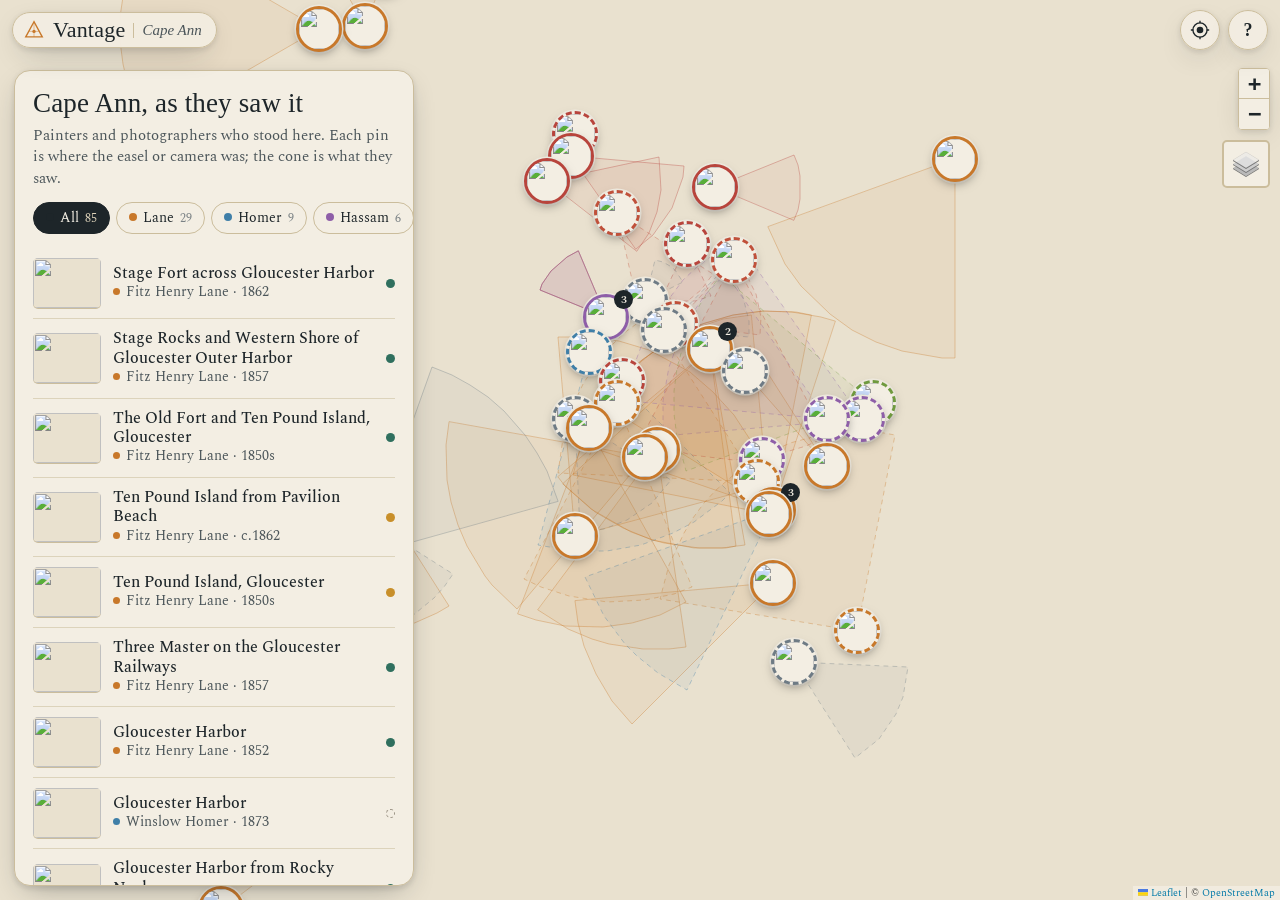
==== index.html @ 3a70b196 "Publish 2026-11-02" ====
<!doctype html>
<html lang="en">
<head>
<meta charset="utf-8">
<meta name="viewport" content="width=device-width, initial-scale=1, viewport-fit=cover">
<meta name="theme-color" content="#f3eee3">
<meta name="apple-mobile-web-app-capable" content="yes">
<meta name="description" content="Walk Cape Ann to the spots where Fitz Henry Lane, Homer, Hassam and Hopper set up their easels, and ghost their pictures over the real view.">
<title>Vantage · Cape Ann</title>
<link rel="icon" href="icon.svg" type="image/svg+xml">
<link rel="preconnect" href="https://fonts.googleapis.com">
<link rel="preconnect" href="https://fonts.gstatic.com" crossorigin>
<link href="https://fonts.googleapis.com/css2?family=IM+Fell+English:ital@0;1&family=Spectral:ital,wght@0,400;0,500;0,600;1,400&display=swap" rel="stylesheet">
<link rel="stylesheet" href="lib/leaflet/leaflet.css">
<link rel="stylesheet" href="css/app.css">
</head>
<body class="engraving" data-sheet="peek">
<div id="map" aria-label="Map of painting vantage points"></div>

<header id="topbar">
  <a class="brand" href="./" title="Vantage — home">
    <svg viewBox="0 0 32 32" aria-hidden="true"><path d="M16 4 4 26h24Z" fill="none" stroke="currentColor" stroke-width="2"/><path d="M16 4v22M9 18h14" stroke="currentColor" stroke-width="1.2" opacity=".55"/><circle cx="16" cy="18" r="2.4" fill="currentColor"/></svg>
    <span class="name">Vantage</span><span class="region">Cape Ann</span>
  </a>
  <div class="tools">
    <button id="btnLocate" class="icon-btn" title="Find me" aria-label="Find my location">
      <svg viewBox="0 0 24 24"><circle cx="12" cy="12" r="4" fill="currentColor"/><circle cx="12" cy="12" r="8.5" fill="none" stroke="currentColor" stroke-width="1.6"/><path d="M12 1v3M12 20v3M1 12h3M20 12h3" stroke="currentColor" stroke-width="1.6"/></svg>
    </button>
    <button id="btnHelp" class="icon-btn" title="How this works" aria-label="How this works">?</button>
  </div>
</header>

<div id="banner" hidden></div>
<div id="toast" role="status" hidden></div>

<section id="sheet" data-state="peek">
  <button class="grab" id="grab" aria-label="Resize panel"><span></span></button>
  <div id="sheetBody"><p class="loading">Unrolling the charts…</p></div>
</section>

<!-- ghost / photo-match view -->
<section id="ar" hidden>
  <video id="arVideo" playsinline muted autoplay></video>
  <img id="arStill" alt="" hidden>
  <div id="arClip"><div id="arGhost"><img id="arImg" alt="" draggable="false"></div></div>
  <div id="arSplit" hidden><span></span></div>

  <div class="ar-top ar-ui">
    <button id="arClose" class="ar-btn" aria-label="Close">✕</button>
    <div class="ar-title"><b id="arTitle"></b><small id="arSub"></small></div>
    <button id="arCal" class="ar-btn" aria-label="Calibrate">
      <svg viewBox="0 0 24 24"><path d="M12 3v3M12 18v3M3 12h3M18 12h3" stroke="currentColor" stroke-width="1.8"/><circle cx="12" cy="12" r="5.5" fill="none" stroke="currentColor" stroke-width="1.8"/><circle cx="12" cy="12" r="1.6" fill="currentColor"/></svg>
    </button>
  </div>

  <div class="ar-guide ar-ui">
    <div class="g-row"><span id="arArrow" class="arrow">➤</span><span id="arDist"></span></div>
    <div class="tape"><i class="centre"></i><i id="tapeMark" class="mark idle"></i></div>
    <div id="arTurn" class="turn"></div>
    <div id="arHint" class="hint"></div>
  </div>

  <div class="ar-bottom ar-ui">
    <div class="seg" id="arMode"><button data-mode="ghost" class="on">Ghost</button><button data-mode="swipe">Swipe</button></div>
    <label class="op"><span>Fade</span><input id="arOpacity" type="range" min="5" max="100" aria-label="Painting opacity"></label>
    <div class="row">
      <button id="arPhoto" class="ar-small">Photo</button>
      <button id="arFreeze" class="ar-small">Hold</button>
      <button id="arShutter" class="shutter" aria-label="Save then-and-now image"></button>
      <button id="arFit" class="ar-small">Fit</button>
    </div>
    <p class="tip">Drag to move · pinch to size &amp; rotate · double-tap to reset</p>
  </div>

  <div id="arDrawer" class="ar-ui" hidden>
    <div class="dr-head"><h4>Field calibration</h4><button id="calClose" class="ar-btn small" aria-label="Close">✕</button></div>
    <p id="calStatus" class="cal-status"></p>
    <p class="cal-help">Stand where the picture lines up, match it to the scene, then save. Your GPS spot, compass bearing and the picture's angular width are recorded for this view.</p>
    <label class="rng">Camera field of view <output id="fovOut"></output><input type="range" id="camFov" min="40" max="110" step="1"></label>
    <label class="chk"><input type="checkbox" id="track"> Slide the picture with the compass</label>
    <div class="crop"><span>Trim frame edges</span>
      <div id="cropRow"><label>L<input type="range" min="0" max="25" step="0.5"></label><label>T<input type="range" min="0" max="25" step="0.5"></label><label>R<input type="range" min="0" max="25" step="0.5"></label><label>B<input type="range" min="0" max="25" step="0.5"></label></div>
    </div>
    <div class="dr-btns"><button id="calSave" class="pill">Save this alignment</button><button id="calReset" class="pill ghost">Reset</button></div>
    <button id="calExport" class="pill ghost wide">Export all calibrations (.json)</button>
  </div>
  <div id="arMsg" class="ar-ui" hidden></div>
  <div id="arFlash" hidden></div>
</section>

<!-- high-res viewer -->
<section id="viewer" hidden>
  <div id="vStage"><img id="vImg" alt="" draggable="false"></div>
  <div class="v-top"><span id="vCap"></span><button id="vClose" class="ar-btn" aria-label="Close">✕</button></div>
  <div class="v-bot"><span id="vInfo"></span><a id="vDownload" target="_blank" rel="noopener"></a></div>
</section>

<dialog id="help">
  <h2>How Vantage works</h2>
  <p>Each pin marks where an artist or photographer stood. The shaded cone shows which way they looked and roughly how wide their picture spans.</p>
  <ol>
    <li><b>Walk there.</b> Open a pin, tap <i>Walk there</i>, or just follow the distance readout.</li>
    <li><b>Ghost view.</b> The camera opens with the picture floating over it. Turn until the guide says you're facing the view. Fade or swipe between then and now.</li>
    <li><b>Photo match.</b> Take a photo, then line the picture up on it. This works on any connection and lets you fine-tune slowly.</li>
    <li><b>Save.</b> The round button saves a then-and-now image.</li>
  </ol>
  <h3>How sure is each pin?</h3>
  <p><i class="cdot conf-documented"></i> <b>Documented</b>: from a published viewpoint map or catalogue note, mostly the Cape Ann Museum's <a href="https://www.fitzhenrylaneonline.org/" target="_blank" rel="noopener">Fitz Henry Lane Online</a>.<br>
     <i class="cdot conf-inferred"></i> <b>Inferred</b>: worked out from the title and the lie of the land.<br>
     <i class="cdot conf-general"></i> <b>General</b>: the right area, but the exact spot is unknown.</p>
  <h3>Field calibration</h3>
  <p>When a picture lines up, tap ◎ in the ghost view and <i>Save this alignment</i>. That records your GPS position, the bearing and the picture's angular width on this phone. Export the file and drop it into <code>data/calibrations.json</code> on the server so every device gets the corrected pins.</p>
  <p><button class="pill ghost" id="helpExport">Export my calibrations</button></p>
  <h3>Camera, GPS and compass</h3>
  <p>Browsers only allow these on HTTPS pages. On the plain-HTTP homelab address, use <i>Photo match</i>, or open the Tailscale HTTPS address described in the README. Long-press the map to simulate standing somewhere.</p>
  <p class="small">Images come from Wikimedia Commons, all public domain. Pictures painted from a boat are marked; on private ground you can usually see the same scene from the road. Please respect property.</p>
  <p class="small"><a href="about.html">About Vantage</a> · free, public-domain art, CC BY data.</p>
  <button class="pill" id="helpClose">Close</button>
</dialog>

<input type="file" id="fileCapture" accept="image/*" capture="environment" hidden>
<input type="file" id="fileChoose" accept="image/*" hidden>
<script>
  // Opened straight from disk: browsers block module scripts and fetch() on file:// pages.
  if (location.protocol === "file:") {
    document.getElementById("sheetBody").innerHTML =
      '<p class="loading">This page has to come from a web server — browsers block its scripts and data when it’s opened as a file.<br><br>' +
      'Open <a href="http://192.168.50.88:8888/vantage/">http://192.168.50.88:8888/vantage/</a> instead.</p>';
  }
</script>
<script src="lib/leaflet/leaflet.js"></script>
<script type="module" src="js/app.js"></script>
</body>
</html>
---- lib/leaflet/leaflet.css ----
/* required styles */

.leaflet-pane,
.leaflet-tile,
.leaflet-marker-icon,
.leaflet-marker-shadow,
.leaflet-tile-container,
.leaflet-pane > svg,
.leaflet-pane > canvas,
.leaflet-zoom-box,
.leaflet-image-layer,
.leaflet-layer {
	position: absolute;
	left: 0;
	top: 0;
	}
.leaflet-container {
	overflow: hidden;
	}
.leaflet-tile,
.leaflet-marker-icon,
.leaflet-marker-shadow {
	-webkit-user-select: none;
	   -moz-user-select: none;
	        user-select: none;
	  -webkit-user-drag: none;
	}
/* Prevents IE11 from highlighting tiles in blue */
.leaflet-tile::selection {
	background: transparent;
}
/* Safari renders non-retina tile on retina better with this, but Chrome is worse */
.leaflet-safari .leaflet-tile {
	image-rendering: -webkit-optimize-contrast;
	}
/* hack that prevents hw layers "stretching" when loading new tiles */
.leaflet-safari .leaflet-tile-container {
	width: 1600px;
	height: 1600px;
	-webkit-transform-origin: 0 0;
	}
.leaflet-marker-icon,
.leaflet-marker-shadow {
	display: block;
	}
/* .leaflet-container svg: reset svg max-width decleration shipped in Joomla! (joomla.org) 3.x */
/* .leaflet-container img: map is broken in FF if you have max-width: 100% on tiles */
.leaflet-container .leaflet-overlay-pane svg {
	max-width: none !important;
	max-height: none !important;
	}
.leaflet-container .leaflet-marker-pane img,
.leaflet-container .leaflet-shadow-pane img,
.leaflet-container .leaflet-tile-pane img,
.leaflet-container img.leaflet-image-layer,
.leaflet-container .leaflet-tile {
	max-width: none !important;
	max-height: none !important;
	width: auto;
	padding: 0;
	}

.leaflet-container img.leaflet-tile {
	/* See: https://bugs.chromium.org/p/chromium/issues/detail?id=600120 */
	mix-blend-mode: plus-lighter;
}

.leaflet-container.leaflet-touch-zoom {
	-ms-touch-action: pan-x pan-y;
	touch-action: pan-x pan-y;
	}
.leaflet-container.leaflet-touch-drag {
	-ms-touch-action: pinch-zoom;
	/* Fallback for FF which doesn't support pinch-zoom */
	touch-action: none;
	touch-action: pinch-zoom;
}
.leaflet-container.leaflet-touch-drag.leaflet-touch-zoom {
	-ms-touch-action: none;
	touch-action: none;
}
.leaflet-container {
	-webkit-tap-highlight-color: transparent;
}
.leaflet-container a {
	-webkit-tap-highlight-color: rgba(51, 181, 229, 0.4);
}
.leaflet-tile {
	filter: inherit;
	visibility: hidden;
	}
.leaflet-tile-loaded {
	visibility: inherit;
	}
.leaflet-zoom-box {
	width: 0;
	height: 0;
	-moz-box-sizing: border-box;
	     box-sizing: border-box;
	z-index: 800;
	}
/* workaround for https://bugzilla.mozilla.org/show_bug.cgi?id=888319 */
.leaflet-overlay-pane svg {
	-moz-user-select: none;
	}

.leaflet-pane         { z-index: 400; }

.leaflet-tile-pane    { z-index: 200; }
.leaflet-overlay-pane { z-index: 400; }
.leaflet-shadow-pane  { z-index: 500; }
.leaflet-marker-pane  { z-index: 600; }
.leaflet-tooltip-pane   { z-index: 650; }
.leaflet-popup-pane   { z-index: 700; }

.leaflet-map-pane canvas { z-index: 100; }
.leaflet-map-pane svg    { z-index: 200; }

.leaflet-vml-shape {
	width: 1px;
	height: 1px;
	}
.lvml {
	behavior: url(#default#VML);
	display: inline-block;
	position: absolute;
	}


/* control positioning */

.leaflet-control {
	position: relative;
	z-index: 800;
	pointer-events: visiblePainted; /* IE 9-10 doesn't have auto */
	pointer-events: auto;
	}
.leaflet-top,
.leaflet-bottom {
	position: absolute;
	z-index: 1000;
	pointer-events: none;
	}
.leaflet-top {
	top: 0;
	}
.leaflet-right {
	right: 0;
	}
.leaflet-bottom {
	bottom: 0;
	}
.leaflet-left {
	left: 0;
	}
.leaflet-control {
	float: left;
	clear: both;
	}
.leaflet-right .leaflet-control {
	float: right;
	}
.leaflet-top .leaflet-control {
	margin-top: 10px;
	}
.leaflet-bottom .leaflet-control {
	margin-bottom: 10px;
	}
.leaflet-left .leaflet-control {
	margin-left: 10px;
	}
.leaflet-right .leaflet-control {
	margin-right: 10px;
	}


/* zoom and fade animations */

.leaflet-fade-anim .leaflet-popup {
	opacity: 0;
	-webkit-transition: opacity 0.2s linear;
	   -moz-transition: opacity 0.2s linear;
	        transition: opacity 0.2s linear;
	}
.leaflet-fade-anim .leaflet-map-pane .leaflet-popup {
	opacity: 1;
	}
.leaflet-zoom-animated {
	-webkit-transform-origin: 0 0;
	    -ms-transform-origin: 0 0;
	        transform-origin: 0 0;
	}
svg.leaflet-zoom-animated {
	will-change: transform;
}

.leaflet-zoom-anim .leaflet-zoom-animated {
	-webkit-transition: -webkit-transform 0.25s cubic-bezier(0,0,0.25,1);
	   -moz-transition:    -moz-transform 0.25s cubic-bezier(0,0,0.25,1);
	        transition:         transform 0.25s cubic-bezier(0,0,0.25,1);
	}
.leaflet-zoom-anim .leaflet-tile,
.leaflet-pan-anim .leaflet-tile {
	-webkit-transition: none;
	   -moz-transition: none;
	        transition: none;
	}

.leaflet-zoom-anim .leaflet-zoom-hide {
	visibility: hidden;
	}


/* cursors */

.leaflet-interactive {
	cursor: pointer;
	}
.leaflet-grab {
	cursor: -webkit-grab;
	cursor:    -moz-grab;
	cursor:         grab;
	}
.leaflet-crosshair,
.leaflet-crosshair .leaflet-interactive {
	cursor: crosshair;
	}
.leaflet-popup-pane,
.leaflet-control {
	cursor: auto;
	}
.leaflet-dragging .leaflet-grab,
.leaflet-dragging .leaflet-grab .leaflet-interactive,
.leaflet-dragging .leaflet-marker-draggable {
	cursor: move;
	cursor: -webkit-grabbing;
	cursor:    -moz-grabbing;
	cursor:         grabbing;
	}

/* marker & overlays interactivity */
.leaflet-marker-icon,
.leaflet-marker-shadow,
.leaflet-image-layer,
.leaflet-pane > svg path,
.leaflet-tile-container {
	pointer-events: none;
	}

.leaflet-marker-icon.leaflet-interactive,
.leaflet-image-layer.leaflet-interactive,
.leaflet-pane > svg path.leaflet-interactive,
svg.leaflet-image-layer.leaflet-interactive path {
	pointer-events: visiblePainted; /* IE 9-10 doesn't have auto */
	pointer-events: auto;
	}

/* visual tweaks */

.leaflet-container {
	background: #ddd;
	outline-offset: 1px;
	}
.leaflet-container a {
	color: #0078A8;
	}
.leaflet-zoom-box {
	border: 2px dotted #38f;
	background: rgba(255,255,255,0.5);
	}


/* general typography */
.leaflet-container {
	font-family: "Helvetica Neue", Arial, Helvetica, sans-serif;
	font-size: 12px;
	font-size: 0.75rem;
	line-height: 1.5;
	}


/* general toolbar styles */

.leaflet-bar {
	box-shadow: 0 1px 5px rgba(0,0,0,0.65);
	border-radius: 4px;
	}
.leaflet-bar a {
	background-color: #fff;
	border-bottom: 1px solid #ccc;
	width: 26px;
	height: 26px;
	line-height: 26px;
	display: block;
	text-align: center;
	text-decoration: none;
	color: black;
	}
.leaflet-bar a,
.leaflet-control-layers-toggle {
	background-position: 50% 50%;
	background-repeat: no-repeat;
	display: block;
	}
.leaflet-bar a:hover,
.leaflet-bar a:focus {
	background-color: #f4f4f4;
	}
.leaflet-bar a:first-child {
	border-top-left-radius: 4px;
	border-top-right-radius: 4px;
	}
.leaflet-bar a:last-child {
	border-bottom-left-radius: 4px;
	border-bottom-right-radius: 4px;
	border-bottom: none;
	}
.leaflet-bar a.leaflet-disabled {
	cursor: default;
	background-color: #f4f4f4;
	color: #bbb;
	}

.leaflet-touch .leaflet-bar a {
	width: 30px;
	height: 30px;
	line-height: 30px;
	}
.leaflet-touch .leaflet-bar a:first-child {
	border-top-left-radius: 2px;
	border-top-right-radius: 2px;
	}
.leaflet-touch .leaflet-bar a:last-child {
	border-bottom-left-radius: 2px;
	border-bottom-right-radius: 2px;
	}

/* zoom control */

.leaflet-control-zoom-in,
.leaflet-control-zoom-out {
	font: bold 18px 'Lucida Console', Monaco, monospace;
	text-indent: 1px;
	}

.leaflet-touch .leaflet-control-zoom-in, .leaflet-touch .leaflet-control-zoom-out  {
	font-size: 22px;
	}


/* layers control */

.leaflet-control-layers {
	box-shadow: 0 1px 5px rgba(0,0,0,0.4);
	background: #fff;
	border-radius: 5px;
	}
.leaflet-control-layers-toggle {
	background-image: url(images/layers.png);
	width: 36px;
	height: 36px;
	}
.leaflet-retina .leaflet-control-layers-toggle {
	background-image: url(images/layers-2x.png);
	background-size: 26px 26px;
	}
.leaflet-touch .leaflet-control-layers-toggle {
	width: 44px;
	height: 44px;
	}
.leaflet-control-layers .leaflet-control-layers-list,
.leaflet-control-layers-expanded .leaflet-control-layers-toggle {
	display: none;
	}
.leaflet-control-layers-expanded .leaflet-control-layers-list {
	display: block;
	position: relative;
	}
.leaflet-control-layers-expanded {
	padding: 6px 10px 6px 6px;
	color: #333;
	background: #fff;
	}
.leaflet-control-layers-scrollbar {
	overflow-y: scroll;
	overflow-x: hidden;
	padding-right: 5px;
	}
.leaflet-control-layers-selector {
	margin-top: 2px;
	position: relative;
	top: 1px;
	}
.leaflet-control-layers label {
	display: block;
	font-size: 13px;
	font-size: 1.08333em;
	}
.leaflet-control-layers-separator {
	height: 0;
	border-top: 1px solid #ddd;
	margin: 5px -10px 5px -6px;
	}

/* Default icon URLs */
.leaflet-default-icon-path { /* used only in path-guessing heuristic, see L.Icon.Default */
	background-image: url(images/marker-icon.png);
	}


/* attribution and scale controls */

.leaflet-container .leaflet-control-attribution {
	background: #fff;
	background: rgba(255, 255, 255, 0.8);
	margin: 0;
	}
.leaflet-control-attribution,
.leaflet-control-scale-line {
	padding: 0 5px;
	color: #333;
	line-height: 1.4;
	}
.leaflet-control-attribution a {
	text-decoration: none;
	}
.leaflet-control-attribution a:hover,
.leaflet-control-attribution a:focus {
	text-decoration: underline;
	}
.leaflet-attribution-flag {
	display: inline !important;
	vertical-align: baseline !important;
	width: 1em;
	height: 0.6669em;
	}
.leaflet-left .leaflet-control-scale {
	margin-left: 5px;
	}
.leaflet-bottom .leaflet-control-scale {
	margin-bottom: 5px;
	}
.leaflet-control-scale-line {
	border: 2px solid #777;
	border-top: none;
	line-height: 1.1;
	padding: 2px 5px 1px;
	white-space: nowrap;
	-moz-box-sizing: border-box;
	     box-sizing: border-box;
	background: rgba(255, 255, 255, 0.8);
	text-shadow: 1px 1px #fff;
	}
.leaflet-control-scale-line:not(:first-child) {
	border-top: 2px solid #777;
	border-bottom: none;
	margin-top: -2px;
	}
.leaflet-control-scale-line:not(:first-child):not(:last-child) {
	border-bottom: 2px solid #777;
	}

.leaflet-touch .leaflet-control-attribution,
.leaflet-touch .leaflet-control-layers,
.leaflet-touch .leaflet-bar {
	box-shadow: none;
	}
.leaflet-touch .leaflet-control-layers,
.leaflet-touch .leaflet-bar {
	border: 2px solid rgba(0,0,0,0.2);
	background-clip: padding-box;
	}


/* popup */

.leaflet-popup {
	position: absolute;
	text-align: center;
	margin-bottom: 20px;
	}
.leaflet-popup-content-wrapper {
	padding: 1px;
	text-align: left;
	border-radius: 12px;
	}
.leaflet-popup-content {
	margin: 13px 24px 13px 20px;
	line-height: 1.3;
	font-size: 13px;
	font-size: 1.08333em;
	min-height: 1px;
	}
.leaflet-popup-content p {
	margin: 17px 0;
	margin: 1.3em 0;
	}
.leaflet-popup-tip-container {
	width: 40px;
	height: 20px;
	position: absolute;
	left: 50%;
	margin-top: -1px;
	margin-left: -20px;
	overflow: hidden;
	pointer-events: none;
	}
.leaflet-popup-tip {
	width: 17px;
	height: 17px;
	padding: 1px;

	margin: -10px auto 0;
	pointer-events: auto;

	-webkit-transform: rotate(45deg);
	   -moz-transform: rotate(45deg);
	    -ms-transform: rotate(45deg);
	        transform: rotate(45deg);
	}
.leaflet-popup-content-wrapper,
.leaflet-popup-tip {
	background: white;
	color: #333;
	box-shadow: 0 3px 14px rgba(0,0,0,0.4);
	}
.leaflet-container a.leaflet-popup-close-button {
	position: absolute;
	top: 0;
	right: 0;
	border: none;
	text-align: center;
	width: 24px;
	height: 24px;
	font: 16px/24px Tahoma, Verdana, sans-serif;
	color: #757575;
	text-decoration: none;
	background: transparent;
	}
.leaflet-container a.leaflet-popup-close-button:hover,
.leaflet-container a.leaflet-popup-close-button:focus {
	color: #585858;
	}
.leaflet-popup-scrolled {
	overflow: auto;
	}

.leaflet-oldie .leaflet-popup-content-wrapper {
	-ms-zoom: 1;
	}
.leaflet-oldie .leaflet-popup-tip {
	width: 24px;
	margin: 0 auto;

	-ms-filter: "progid:DXImageTransform.Microsoft.Matrix(M11=0.70710678, M12=0.70710678, M21=-0.70710678, M22=0.70710678)";
	filter: progid:DXImageTransform.Microsoft.Matrix(M11=0.70710678, M12=0.70710678, M21=-0.70710678, M22=0.70710678);
	}

.leaflet-oldie .leaflet-control-zoom,
.leaflet-oldie .leaflet-control-layers,
.leaflet-oldie .leaflet-popup-content-wrapper,
.leaflet-oldie .leaflet-popup-tip {
	border: 1px solid #999;
	}


/* div icon */

.leaflet-div-icon {
	background: #fff;
	border: 1px solid #666;
	}


/* Tooltip */
/* Base styles for the element that has a tooltip */
.leaflet-tooltip {
	position: absolute;
	padding: 6px;
	background-color: #fff;
	border: 1px solid #fff;
	border-radius: 3px;
	color: #222;
	white-space: nowrap;
	-webkit-user-select: none;
	-moz-user-select: none;
	-ms-user-select: none;
	user-select: none;
	pointer-events: none;
	box-shadow: 0 1px 3px rgba(0,0,0,0.4);
	}
.leaflet-tooltip.leaflet-interactive {
	cursor: pointer;
	pointer-events: auto;
	}
.leaflet-tooltip-top:before,
.leaflet-tooltip-bottom:before,
.leaflet-tooltip-left:before,
.leaflet-tooltip-right:before {
	position: absolute;
	pointer-events: none;
	border: 6px solid transparent;
	background: transparent;
	content: "";
	}

/* Directions */

.leaflet-tooltip-bottom {
	margin-top: 6px;
}
.leaflet-tooltip-top {
	margin-top: -6px;
}
.leaflet-tooltip-bottom:before,
.leaflet-tooltip-top:before {
	left: 50%;
	margin-left: -6px;
	}
.leaflet-tooltip-top:before {
	bottom: 0;
	margin-bottom: -12px;
	border-top-color: #fff;
	}
.leaflet-tooltip-bottom:before {
	top: 0;
	margin-top: -12px;
	margin-left: -6px;
	border-bottom-color: #fff;
	}
.leaflet-tooltip-left {
	margin-left: -6px;
}
.leaflet-tooltip-right {
	margin-left: 6px;
}
.leaflet-tooltip-left:before,
.leaflet-tooltip-right:before {
	top: 50%;
	margin-top: -6px;
	}
.leaflet-tooltip-left:before {
	right: 0;
	margin-right: -12px;
	border-left-color: #fff;
	}
.leaflet-tooltip-right:before {
	left: 0;
	margin-left: -12px;
	border-right-color: #fff;
	}

/* Printing */

@media print {
	/* Prevent printers from removing background-images of controls. */
	.leaflet-control {
		-webkit-print-color-adjust: exact;
		print-color-adjust: exact;
		}
	}
---- css/app.css ----
/* Vantage — Cape Ann.  Lithograph paper, harbor ink, luminist amber. */
:root {
  --paper: #f3eee3;
  --paper-2: #e9e1cf;
  --paper-3: #ddd2ba;
  --ink: #1d2529;
  --ink-2: #4b5559;
  --ink-3: #7b8285;
  --rule: #cbbd9c;
  --amber: #c8782a;
  --teal: #2f5d62;
  --doc: #2f6f5e;
  --inf: #c88f2a;
  --gen: #9a9284;
  --shadow: 0 10px 30px -12px rgba(29, 37, 41, .45), 0 2px 6px rgba(29, 37, 41, .12);
  --display: "IM Fell English", "Iowan Old Style", Georgia, serif;
  --body: "Spectral", "Iowan Old Style", Georgia, serif;
  --safe-t: env(safe-area-inset-top, 0px);
  --safe-b: env(safe-area-inset-bottom, 0px);
  color-scheme: light;
}
@media (prefers-color-scheme: dark) {
  :root {
    --paper: #1c2022; --paper-2: #252a2c; --paper-3: #30373a;
    --ink: #ece5d6; --ink-2: #c3bcad; --ink-3: #8f9294; --rule: #4a4538;
    --doc: #6fb39d; --inf: #e2a94d; --gen: #8d8a83;
    color-scheme: dark;
  }
}
* { box-sizing: border-box; }
html, body { margin: 0; height: 100%; background: var(--paper); color: var(--ink); font: 16px/1.45 var(--body); -webkit-text-size-adjust: 100%; }
button { font: inherit; color: inherit; cursor: pointer; }
a { color: var(--teal); }
@media (prefers-color-scheme: dark) { a { color: #8cc3c8; } }
[hidden] { display: none !important; }

/* ── map ── */
#map { position: fixed; inset: 0; background: var(--paper-2); }
body.engraving .leaflet-tile-pane { filter: sepia(.42) saturate(.62) contrast(.96) brightness(1.03); }
@media (prefers-color-scheme: dark) { body.engraving .leaflet-tile-pane { filter: sepia(.4) saturate(.5) brightness(.78) contrast(1.05); } }
.leaflet-container { font: 13px var(--body); }
.leaflet-top.leaflet-right { top: calc(58px + var(--safe-t)); }
.leaflet-control-zoom a, .leaflet-control-layers { background: var(--paper) !important; color: var(--ink) !important; border-color: var(--rule) !important; }
.leaflet-bar { border: 1px solid var(--rule) !important; box-shadow: var(--shadow) !important; }
.leaflet-control-attribution { background: color-mix(in srgb, var(--paper) 80%, transparent) !important; font-size: 10px; }
body[data-sheet="peek"] .leaflet-bottom { bottom: 46vh; }
body[data-sheet="full"] .leaflet-bottom { bottom: 88vh; }
body[data-sheet="mini"] .leaflet-bottom { bottom: 128px; }
.cone { transition: opacity .2s; }

.pin-wrap { background: none; border: 0; }
.pin { --c: var(--amber); position: relative; width: 46px; height: 46px; border-radius: 50%; border: 3px solid var(--c); background: var(--paper);
  box-shadow: 0 4px 12px -4px rgba(0,0,0,.55), 0 0 0 1.5px var(--paper); transition: transform .15s; }
.leaflet-marker-pane .pin img { width: 100% !important; height: 100% !important; object-fit: cover; border-radius: 50%; display: block; }
.pin.square, .leaflet-marker-pane .pin.square img { border-radius: 9px; }
.pin.conf-general { border-style: dashed; }
.pin.sel { transform: scale(1.22); box-shadow: 0 0 0 4px color-mix(in srgb, var(--c) 35%, transparent), 0 8px 18px -6px rgba(0,0,0,.6); z-index: 5; }
.pin b { position: absolute; top: -7px; right: -7px; min-width: 19px; height: 19px; padding: 0 5px; border-radius: 10px; background: var(--ink); color: var(--paper);
  font: 600 11px/19px var(--body); text-align: center; }
.pin i { position: absolute; bottom: -5px; right: -5px; width: 17px; height: 17px; border-radius: 50%; background: var(--doc); color: #fff; font: 700 10px/17px var(--body); text-align: center; font-style: normal; }
body.far .pin { width: 34px; height: 34px; border-width: 2px; }
body.far .pin b { transform: scale(.85); }

.me-wrap { background: none; border: 0; }
.me { position: relative; width: 40px; height: 40px; }
.me .dot { position: absolute; left: 13px; top: 13px; width: 14px; height: 14px; border-radius: 50%; background: var(--teal); border: 2.5px solid #fff; box-shadow: 0 0 0 1px rgba(0,0,0,.25); z-index: 2; }
.me.sim .dot { background: var(--amber); }
.me .beam { position: absolute; inset: -18px; border-radius: 50%; transform-origin: 50% 50%;
  background: conic-gradient(from -24deg, rgba(47,93,98,.42), rgba(47,93,98,0) 48deg, transparent 0); }

/* ── top bar ── */
#topbar { position: fixed; z-index: 1000; top: calc(10px + var(--safe-t)); left: 12px; right: 12px; display: flex; justify-content: space-between; align-items: center; pointer-events: none; }
#topbar > * { pointer-events: auto; }
.brand { display: flex; align-items: center; gap: 8px; padding: 6px 14px 6px 10px; border-radius: 999px; background: color-mix(in srgb, var(--paper) 90%, transparent);
  backdrop-filter: blur(8px); -webkit-backdrop-filter: blur(8px); box-shadow: var(--shadow); color: var(--ink); text-decoration: none; border: 1px solid var(--rule); }
.brand svg { width: 22px; height: 22px; color: var(--amber); }
.brand .name { font: 22px/1 var(--display); letter-spacing: .01em; }
.brand .region { font: italic 15px/1 var(--display); color: var(--ink-2); padding-left: 8px; border-left: 1px solid var(--rule); }
.tools { display: flex; gap: 8px; }
.icon-btn { width: 40px; height: 40px; border-radius: 50%; border: 1px solid var(--rule); background: color-mix(in srgb, var(--paper) 90%, transparent);
  backdrop-filter: blur(8px); -webkit-backdrop-filter: blur(8px); box-shadow: var(--shadow); display: grid; place-items: center; font: 600 18px var(--display); padding: 0; }
.icon-btn svg { width: 20px; height: 20px; }
#btnLocate.live { color: var(--teal); }

#banner { position: fixed; z-index: 1001; top: calc(62px + var(--safe-t)); left: 12px; right: 12px; max-width: 640px; margin: 0 auto; padding: 10px 40px 10px 14px;
  border-radius: 12px; background: color-mix(in srgb, var(--amber) 16%, var(--paper)); border: 1px solid color-mix(in srgb, var(--amber) 45%, var(--rule)); box-shadow: var(--shadow); font-size: 14px; }
#banner .x { position: absolute; right: 8px; top: 8px; border: 0; background: none; font-size: 16px; color: var(--ink-2); }
#toast { position: fixed; z-index: 2600; top: calc(62px + var(--safe-t)); left: 50%; transform: translateX(-50%); width: min(92vw, 460px); padding: 12px 14px; border-radius: 12px;
  background: var(--ink); color: var(--paper); box-shadow: var(--shadow); font-size: 15px; }
#toast .pill { display: inline-block; margin-top: 10px; background: var(--paper); color: var(--ink); border-color: var(--paper); font-weight: 600; }

/* ── sheet ── */
#sheet { position: fixed; z-index: 900; left: 0; right: 0; bottom: 0; height: 46vh; background: var(--paper); border-top: 1px solid var(--rule);
  border-radius: 18px 18px 0 0; box-shadow: 0 -12px 30px -16px rgba(0,0,0,.45); transition: height .25s ease; display: flex; flex-direction: column; }
#sheet[data-state="full"] { height: 88vh; }
#sheet[data-state="mini"] { height: 128px; }
.grab { flex: none; height: 26px; border: 0; background: none; display: grid; place-items: center; width: 100%; }
.grab span { width: 44px; height: 5px; border-radius: 3px; background: var(--rule); }
#sheetBody { flex: 1; overflow-y: auto; padding: 0 18px calc(20px + var(--safe-b)); overscroll-behavior: contain; }
.loading { color: var(--ink-3); font-style: italic; }
@media (min-width: 900px) {
  #sheet, #sheet[data-state] { top: calc(70px + var(--safe-t)); left: 14px; bottom: 14px; right: auto; width: 400px; height: auto; border-radius: 16px; border: 1px solid var(--rule); box-shadow: var(--shadow); }
  .grab { display: none; }
  #sheetBody { padding-top: 16px; }
  body[data-sheet] .leaflet-bottom { bottom: 0; }
}

.sheet-head h1 { font: 27px/1.1 var(--display); margin: 2px 0 6px; letter-spacing: .005em; }
.lede { margin: 0 0 12px; color: var(--ink-2); font-size: 15px; }
.chips { display: flex; gap: 6px; overflow-x: auto; padding-bottom: 10px; margin: 0 -18px 4px; padding-left: 18px; padding-right: 18px; scrollbar-width: none; }
.chip { --c: var(--ink); flex: none; border: 1px solid var(--rule); background: var(--paper); border-radius: 999px; padding: 5px 12px; font-size: 14px; white-space: nowrap; }
.chip::before { content: ""; display: inline-block; width: 8px; height: 8px; border-radius: 50%; background: var(--c); margin-right: 6px; vertical-align: 1px; }
.chip small { color: var(--ink-3); margin-left: 2px; }
.chip.on { background: var(--ink); color: var(--paper); border-color: var(--ink); }
.chip.on small { color: var(--paper-3); }

.list { list-style: none; margin: 0; padding: 0; }
.list li + li { border-top: 1px solid color-mix(in srgb, var(--rule) 55%, transparent); }
.row { display: grid; grid-template-columns: 68px 1fr auto; gap: 12px; align-items: center; width: 100%; text-align: left; padding: 10px 0; border: 0; background: none; }
.row img { width: 68px; height: 50px; object-fit: cover; border-radius: 5px; background: var(--paper-2); box-shadow: 0 1px 0 var(--rule); }
.row .txt { display: flex; flex-direction: column; min-width: 0; }
.row .txt b { font-weight: 500; font-size: 15.5px; line-height: 1.25; }
.by { --c: var(--amber); font-size: 13.5px; color: var(--ink-2); }
.by::before { content: ""; display: inline-block; width: 7px; height: 7px; border-radius: 50%; background: var(--c); margin-right: 6px; vertical-align: 1px; }
.row .side { display: flex; flex-direction: column; align-items: flex-end; gap: 6px; }
.row em { font-style: normal; font-size: 13px; color: var(--ink-2); font-variant-numeric: tabular-nums; }
.row:hover .txt b { text-decoration: underline; text-decoration-color: var(--rule); }
.cdot { display: inline-block; width: 9px; height: 9px; border-radius: 50%; vertical-align: 0; }
.cdot.conf-documented { background: var(--doc); }
.cdot.conf-inferred { background: var(--inf); }
.cdot.conf-general { border: 1.5px dashed var(--gen); }
.foot { font-size: 13px; color: var(--ink-3); margin-top: 18px; }
.linkish { border: 0; background: none; padding: 0; color: var(--teal); text-decoration: underline; font-size: inherit; }

/* detail */
.detail { --c: var(--amber); }
.back { border: 0; background: none; padding: 2px 0 10px; color: var(--ink-2); font-size: 14px; }
.hero { margin: 0; position: relative; cursor: zoom-in; }
.hero img { width: 100%; max-height: 42vh; object-fit: contain; display: block; border-radius: 6px; background: var(--paper-2);
  box-shadow: 0 0 0 1px var(--rule), 0 12px 24px -16px rgba(0,0,0,.55); }
.hero figcaption { font-size: 12.5px; color: var(--ink-3); margin-top: 6px; }
.detail h2 { font: 27px/1.12 var(--display); margin: 12px 0 6px; }
.meta { margin: 0 0 12px; color: var(--ink-2); font-size: 15px; }
.meta .artist { color: var(--ink); font-weight: 600; border-bottom: 2px solid var(--c); }
.meta .life { font-size: 13px; color: var(--ink-3); }
.meta .coll { font-style: italic; }
.actions { display: flex; flex-wrap: wrap; gap: 8px; margin: 4px 0 6px; }
.btn { border: 1px solid var(--rule); background: var(--paper); border-radius: 10px; padding: 9px 14px; font-size: 15px; text-decoration: none; color: var(--ink); }
.btn.primary { background: var(--ink); color: var(--paper); border-color: var(--ink); font-weight: 600; }
.btn:active { transform: translateY(1px); }
.where { min-height: 1.2em; margin: 4px 0 10px; font-size: 15px; }
.conf-box { border-left: 3px solid var(--gen); padding: 6px 0 6px 12px; margin: 10px 0; font-size: 14.5px; }
.conf-box.conf-documented { border-color: var(--doc); }
.conf-box.conf-inferred { border-color: var(--inf); }
.conf-box span { color: var(--ink-2); }
.conf-box small { color: var(--ink-3); }
.conf-box .cal { color: var(--doc); font-weight: 600; }
.note { margin: 10px 0 4px; }
.dir { margin: 0 0 12px; color: var(--ink-2); font-size: 14.5px; }
.blurb { font-style: italic; color: var(--ink-2); border-top: 1px solid var(--rule); padding-top: 12px; }
.stack h3 { font: 19px var(--display); margin: 16px 0 4px; }
.row.mini { grid-template-columns: 56px 1fr; padding: 6px 0; }
.row.mini img { width: 56px; height: 42px; }
.facts { display: grid; grid-template-columns: auto 1fr; gap: 4px 12px; font-size: 13px; color: var(--ink-2); border-top: 1px solid var(--rule); padding-top: 12px; margin-top: 16px; }
.facts dt { font-weight: 600; color: var(--ink); }
.facts dd { margin: 0; word-break: break-word; }
.links { display: flex; flex-wrap: wrap; gap: 6px 14px; font-size: 14px; }

.pill { border: 1px solid var(--ink); background: var(--ink); color: var(--paper); border-radius: 999px; padding: 7px 14px; font-size: 14px; }
.pill.ghost { background: transparent; color: inherit; border-color: currentColor; }
.pill.wide { width: 100%; margin-top: 8px; }
.sim-pop .leaflet-popup-content { margin: 10px; }

/* help */
dialog#help { width: min(560px, 92vw); max-height: 86vh; border: 1px solid var(--rule); border-radius: 16px; background: var(--paper); color: var(--ink); padding: 22px 24px; box-shadow: var(--shadow); }
dialog#help::backdrop { background: rgba(20, 24, 26, .45); }
dialog#help h2 { font: 28px var(--display); margin: 0 0 8px; }
dialog#help h3 { font: 20px var(--display); margin: 18px 0 4px; }
dialog#help ol { padding-left: 20px; }
dialog#help li { margin-bottom: 6px; }
dialog#help .small { font-size: 13px; color: var(--ink-3); }
code { font-size: .9em; background: var(--paper-2); padding: 1px 5px; border-radius: 4px; }
.fatal { position: fixed; inset: auto 12px 12px; z-index: 3000; background: #8b2d23; color: #fff; padding: 12px 14px; border-radius: 10px; }

/* ── ghost view ── */
#ar { position: fixed; inset: 0; z-index: 2000; background: #000; overflow: hidden; touch-action: none; user-select: none; -webkit-user-select: none; color: #f4efe4; }
#arVideo, #arStill { position: absolute; inset: 0; width: 100%; height: 100%; object-fit: cover; }
#arStill.contain { object-fit: contain; }
#arClip { position: absolute; inset: 0; pointer-events: none; }
#arGhost { position: absolute; left: 0; top: 0; overflow: hidden; transform-origin: 50% 50%; will-change: transform; box-shadow: 0 0 0 1px rgba(255,255,255,.25); }
#arImg { position: absolute; left: 0; top: 0; max-width: none; pointer-events: none; -webkit-user-drag: none; }
#arSplit { position: absolute; top: 0; bottom: 0; width: 48px; margin-left: -24px; touch-action: none; cursor: ew-resize; z-index: 3; }
#arSplit::before { content: ""; position: absolute; left: 23px; top: 0; bottom: 0; width: 2px; background: rgba(255,255,255,.9); box-shadow: 0 0 6px rgba(0,0,0,.6); }
#arSplit span { position: absolute; left: 6px; top: 50%; width: 36px; height: 36px; margin-top: -18px; border-radius: 50%; background: #f4efe4; box-shadow: 0 2px 10px rgba(0,0,0,.5); }
#arSplit span::before { content: "‹ ›"; position: absolute; inset: 0; display: grid; place-items: center; color: #1d2529; font: 700 15px var(--body); }
.glass { background: rgba(14, 17, 19, .55); backdrop-filter: blur(10px); -webkit-backdrop-filter: blur(10px); }
.ar-top { position: absolute; z-index: 4; top: calc(10px + var(--safe-t)); left: 10px; right: 10px; display: flex; align-items: center; gap: 10px; }
.ar-btn { flex: none; width: 42px; height: 42px; border-radius: 50%; border: 1px solid rgba(255,255,255,.25); background: rgba(14,17,19,.55); color: #f4efe4;
  backdrop-filter: blur(10px); -webkit-backdrop-filter: blur(10px); display: grid; place-items: center; font-size: 17px; padding: 0; }
.ar-btn svg { width: 22px; height: 22px; }
.ar-btn.small { width: 32px; height: 32px; font-size: 14px; }
.ar-title { flex: 1; min-width: 0; text-align: center; text-shadow: 0 1px 6px rgba(0,0,0,.8); }
.ar-title b { display: block; font: 19px/1.15 var(--display); white-space: nowrap; overflow: hidden; text-overflow: ellipsis; }
.ar-title small { font-size: 13px; opacity: .85; }
.ar-guide { position: absolute; z-index: 4; top: calc(64px + var(--safe-t)); left: 50%; transform: translateX(-50%); width: min(340px, 86vw); padding: 8px 12px 9px;
  border-radius: 14px; background: rgba(14,17,19,.55); backdrop-filter: blur(10px); -webkit-backdrop-filter: blur(10px); text-align: center; font-size: 14px; }
.g-row { display: flex; justify-content: center; align-items: center; gap: 8px; }
.arrow { display: inline-block; color: var(--amber); transition: transform .2s; transform-origin: 50% 50%; }
.arrow { rotate: -90deg; }
.tape { position: relative; height: 16px; margin: 6px 4px 4px; border-radius: 8px;
  background: repeating-linear-gradient(90deg, rgba(255,255,255,.28) 0 1px, transparent 1px 7.66%), rgba(255,255,255,.07); }
.tape .centre { position: absolute; left: 50%; top: -3px; bottom: -3px; width: 2px; margin-left: -1px; background: #fff; }
.tape .mark { position: absolute; top: 2px; width: 12px; height: 12px; margin-left: -6px; border-radius: 50%; background: var(--amber); box-shadow: 0 0 0 2px rgba(0,0,0,.35); transition: left .15s linear; }
.tape .mark.idle { opacity: .35; }
.turn { font: 18px/1.2 var(--display); }
.hint { font-size: 12.5px; color: #f1d7a8; }
.hint:empty { display: none; }
.ar-bottom { position: absolute; z-index: 4; left: 50%; bottom: calc(12px + var(--safe-b)); transform: translateX(-50%); width: min(420px, 94vw); padding: 10px 14px 8px;
  border-radius: 18px; background: rgba(14,17,19,.55); backdrop-filter: blur(10px); -webkit-backdrop-filter: blur(10px); }
.seg { display: flex; background: rgba(255,255,255,.1); border-radius: 10px; padding: 3px; }
.seg button { flex: 1; border: 0; background: none; color: #f4efe4; padding: 6px; border-radius: 8px; font-size: 14px; }
.seg button.on { background: #f4efe4; color: #1d2529; font-weight: 600; }
.op { display: flex; align-items: center; gap: 10px; margin: 8px 2px 4px; font-size: 13px; }
.op input { flex: 1; accent-color: var(--amber); }
.ar-bottom .row { display: flex; align-items: center; justify-content: space-between; gap: 6px; padding: 4px 0; grid-template-columns: none; }
.ar-small { min-width: 62px; border: 1px solid rgba(255,255,255,.28); background: rgba(255,255,255,.08); color: #f4efe4; border-radius: 10px; padding: 8px 10px; font-size: 14px; }
.shutter { width: 62px; height: 62px; border-radius: 50%; border: 4px solid #f4efe4; background: rgba(244,239,228,.25); box-shadow: inset 0 0 0 3px rgba(0,0,0,.4); padding: 0; }
.shutter:active { background: #f4efe4; }
.tip { margin: 2px 0 0; text-align: center; font-size: 11.5px; opacity: .7; }
#arDrawer { position: absolute; z-index: 6; left: 50%; bottom: calc(12px + var(--safe-b)); transform: translateX(-50%); width: min(420px, 94vw); max-height: 74vh; overflow-y: auto;
  padding: 12px 16px 14px; border-radius: 18px; background: rgba(14,17,19,.86); backdrop-filter: blur(12px); -webkit-backdrop-filter: blur(12px); font-size: 14px; }
.dr-head { display: flex; justify-content: space-between; align-items: center; }
#arDrawer h4 { font: 21px var(--display); margin: 0; }
.cal-status { font-size: 12.5px; color: #cfe3d9; margin: 6px 0; }
.cal-help { font-size: 13px; opacity: .8; margin: 6px 0 10px; }
.rng { display: block; margin: 8px 0; }
.rng output { float: right; font-variant-numeric: tabular-nums; }
.rng input, .crop input { width: 100%; accent-color: var(--amber); }
.chk { display: flex; gap: 8px; align-items: center; margin: 8px 0; }
.chk input { accent-color: var(--amber); width: 18px; height: 18px; }
.crop { margin: 8px 0; }
#cropRow { display: grid; grid-template-columns: repeat(4, 1fr); gap: 8px; font-size: 12px; }
#cropRow label { display: flex; flex-direction: column; }
.dr-btns { display: flex; gap: 8px; margin-top: 10px; }
#arDrawer .pill { background: #f4efe4; color: #1d2529; border-color: #f4efe4; }
#arDrawer .pill.ghost { background: transparent; color: #f4efe4; border-color: rgba(244,239,228,.6); }
#arMsg { position: absolute; z-index: 5; left: 50%; top: 50%; transform: translate(-50%, -50%); width: min(360px, 88vw); padding: 16px 18px; border-radius: 16px; background: rgba(14,17,19,.86); text-align: center; }
#arMsg .pill { background: #f4efe4; color: #1d2529; border-color: #f4efe4; margin: 4px 2px; }
#arMsg .pill.ghost { background: transparent; color: #f4efe4; border-color: rgba(244,239,228,.6); }
#arFlash { position: absolute; z-index: 7; left: 50%; top: 45%; transform: translateX(-50%); padding: 10px 16px; border-radius: 12px; background: rgba(14,17,19,.85); font-size: 15px; }
body.ar-open #sheet, body.ar-open #topbar { visibility: hidden; }

/* ── viewer ── */
#viewer { position: fixed; inset: 0; z-index: 2100; background: #0d0f10; color: #f4efe4; }
#vStage { position: absolute; inset: 0; overflow: hidden; touch-action: none; cursor: grab; }
#vImg { position: absolute; left: 0; top: 0; transform-origin: 0 0; max-width: none; user-select: none; -webkit-user-drag: none; image-rendering: auto; }
.v-top { position: absolute; top: calc(10px + var(--safe-t)); left: 12px; right: 12px; display: flex; justify-content: space-between; align-items: center; gap: 12px; text-shadow: 0 1px 6px #000; }
.v-top #vCap { font: 18px/1.2 var(--display); }
.v-bot { position: absolute; bottom: calc(12px + var(--safe-b)); left: 12px; right: 12px; display: flex; justify-content: space-between; align-items: center; font-size: 13px; opacity: .9; }
.v-bot a { color: #f4efe4; background: rgba(255,255,255,.12); padding: 7px 12px; border-radius: 999px; text-decoration: none; }

@media (prefers-reduced-motion: reduce) { #sheet, .pin, .tape .mark, .arrow { transition: none; } }
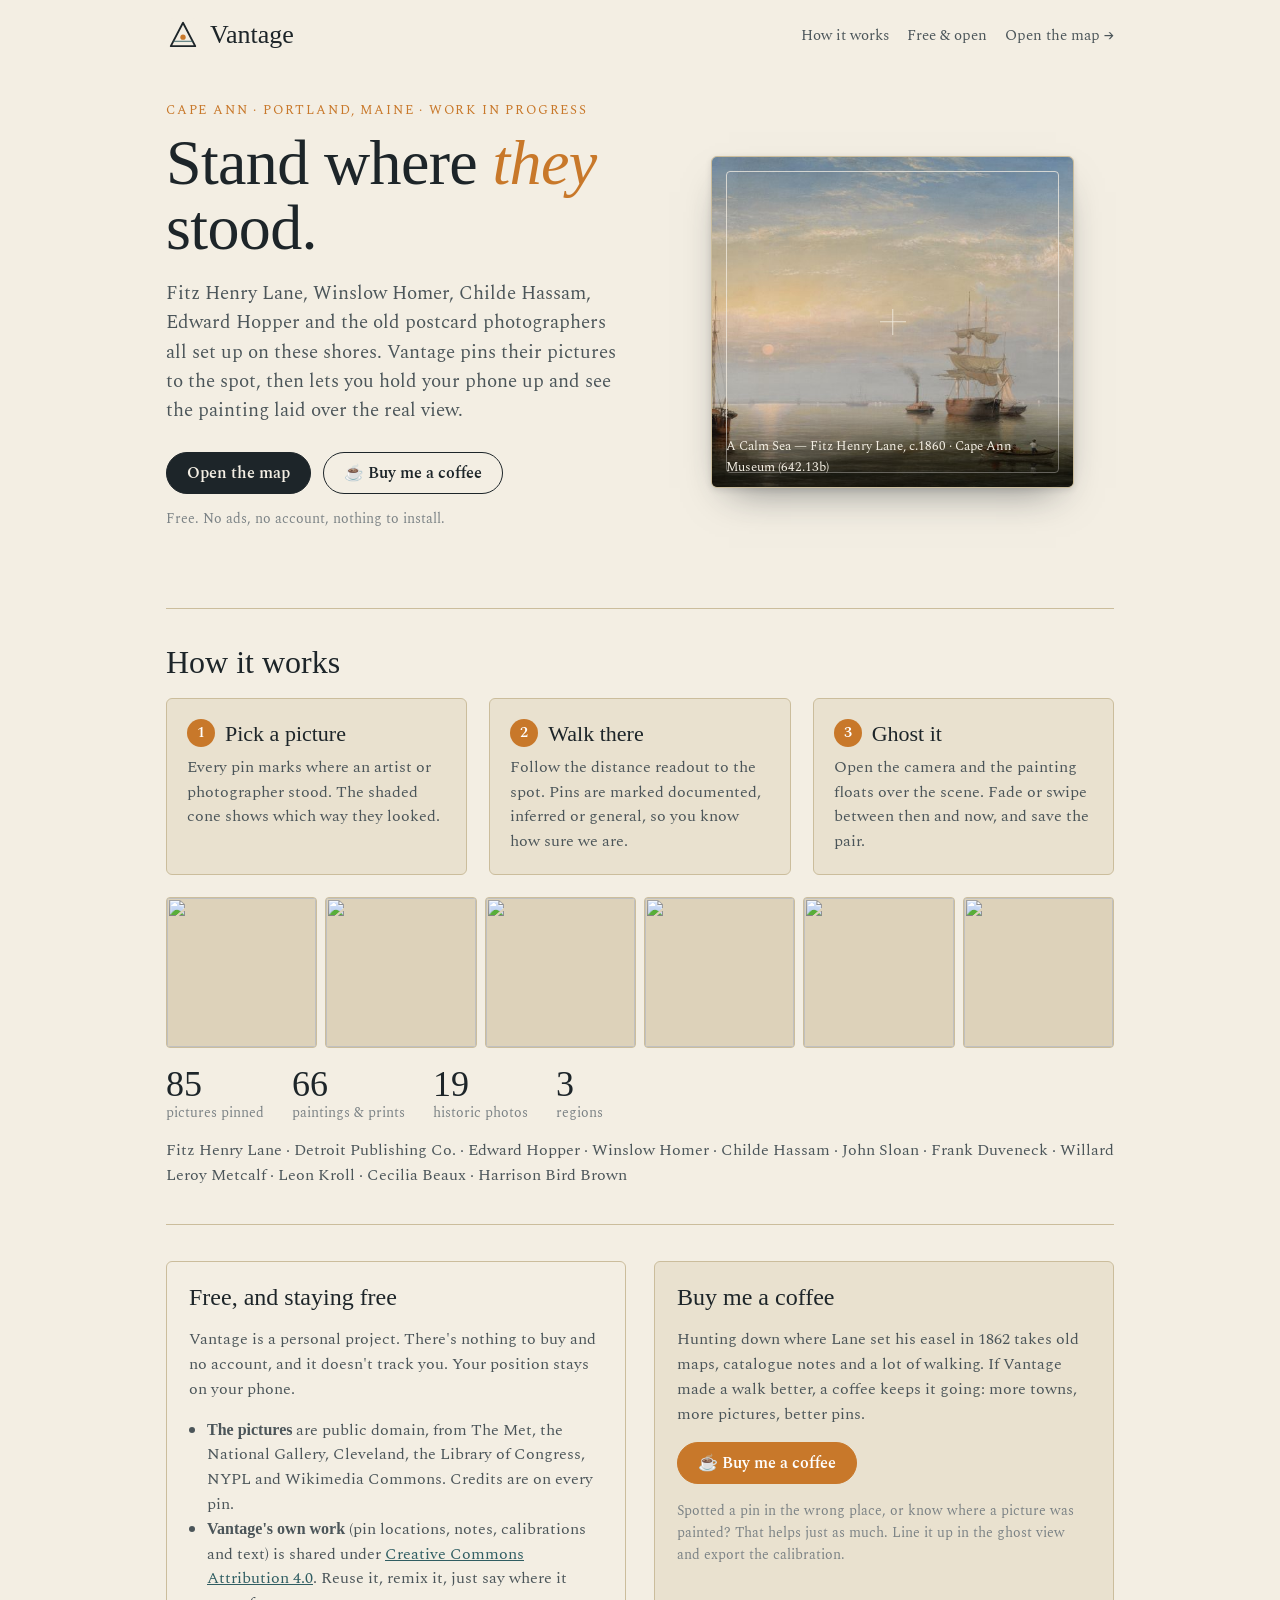
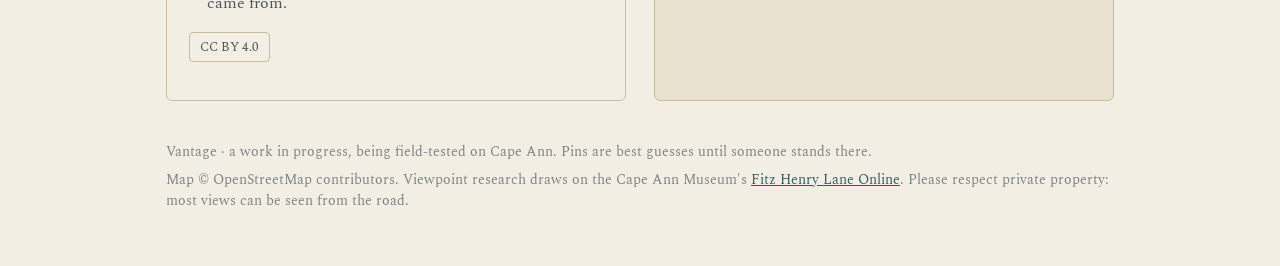
==== commit b7e84fe4: "Publish 2026-11-02" ====
--- a/index.html
+++ b/index.html
@@ -4,131 +4,203 @@
 <meta charset="utf-8">
 <meta name="viewport" content="width=device-width, initial-scale=1, viewport-fit=cover">
 <meta name="theme-color" content="#f3eee3">
-<meta name="apple-mobile-web-app-capable" content="yes">
-<meta name="description" content="Walk Cape Ann to the spots where Fitz Henry Lane, Homer, Hassam and Hopper set up their easels, and ghost their pictures over the real view.">
-<title>Vantage · Cape Ann</title>
+<meta name="description" content="Vantage pins historic paintings and photographs of Cape Ann and Portland, Maine where they were made, so you can stand on the spot and see then over now. Free, public-domain art, Creative Commons data.">
+<title>Vantage · Stand where they stood</title>
+<link rel="canonical" href="https://herebe.art/">
+<meta property="og:title" content="Vantage — stand where they stood">
+<meta property="og:url" content="https://herebe.art/">
 <link rel="icon" href="icon.svg" type="image/svg+xml">
 <link rel="preconnect" href="https://fonts.googleapis.com">
 <link rel="preconnect" href="https://fonts.gstatic.com" crossorigin>
 <link href="https://fonts.googleapis.com/css2?family=IM+Fell+English:ital@0;1&family=Spectral:ital,wght@0,400;0,500;0,600;1,400&display=swap" rel="stylesheet">
-<link rel="stylesheet" href="lib/leaflet/leaflet.css">
-<link rel="stylesheet" href="css/app.css">
+<style>
+  :root {
+    --paper: #f3eee3; --paper-2: #e9e1cf; --paper-3: #ddd2ba;
+    --ink: #1d2529; --ink-2: #4b5559; --ink-3: #7b8285; --rule: #cbbd9c;
+    --amber: #c8782a; --teal: #2f5d62;
+    --display: "IM Fell English", "Iowan Old Style", Georgia, serif;
+    --body: "Spectral", "Iowan Old Style", Georgia, serif;
+    color-scheme: light;
+  }
+  @media (prefers-color-scheme: dark) {
+    :root { --paper: #1c2022; --paper-2: #252a2c; --paper-3: #30373a; --ink: #ece5d6; --ink-2: #c3bcad; --ink-3: #8f9294; --rule: #4a4538; --teal: #8cc3c8; color-scheme: dark; }
+  }
+  * { box-sizing: border-box; }
+  html { background: var(--paper); }
+  body { margin: 0; background: var(--paper); color: var(--ink); font: 17px/1.55 var(--body); -webkit-text-size-adjust: 100%; }
+  a { color: var(--teal); }
+  .wrap { max-width: 980px; margin: 0 auto; padding: 0 16px; }
+
+  header.top { display: flex; align-items: center; justify-content: space-between; padding: 18px 0 0; }
+  .brand { display: flex; align-items: center; gap: 10px; text-decoration: none; color: var(--ink); font: 26px/1 var(--display); }
+  .brand img { width: 34px; height: 34px; }
+  .top nav a { margin-left: 18px; font-size: 15px; color: var(--ink-2); text-decoration: none; }
+  .top nav a:hover { color: var(--ink); text-decoration: underline; }
+
+  .hero { padding: 48px 0 28px; display: grid; grid-template-columns: 1.05fr 1fr; gap: 40px; align-items: center; }
+  .eyebrow { font-size: 13px; letter-spacing: .14em; text-transform: uppercase; color: var(--amber); margin: 0 0 10px; }
+  h1 { font: 400 clamp(40px, 6vw, 64px)/1.02 var(--display); margin: 0 0 18px; letter-spacing: -.01em; }
+  h1 i { color: var(--amber); }
+  .lede { font-size: 19px; color: var(--ink-2); margin: 0 0 26px; max-width: 34em; }
+  .cta { display: flex; flex-wrap: wrap; gap: 12px; align-items: center; }
+  .btn { display: inline-flex; align-items: center; gap: 8px; padding: 12px 20px; border-radius: 999px; font: 600 16px/1 var(--body); text-decoration: none; border: 1.5px solid var(--ink); }
+  .btn.primary { background: var(--ink); color: var(--paper); }
+  .btn.primary:hover { background: var(--teal); border-color: var(--teal); }
+  .btn.ghost { color: var(--ink); }
+  .btn.ghost:hover { background: var(--paper-2); }
+  .free { font-size: 14px; color: var(--ink-3); }
+
+  /* then/now card */
+  .plate { position: relative; aspect-ratio: 26.25 / 24; border-radius: 6px; overflow: hidden; background: var(--paper-3); box-shadow: 0 18px 40px -18px rgba(29,37,41,.55), 0 2px 6px rgba(29,37,41,.12); border: 1px solid var(--rule); }
+  .plate img { position: absolute; inset: 0; width: 100%; height: 100%; object-fit: cover; }
+  .plate .reticle { position: absolute; inset: 14px; border: 1.5px solid rgba(243,238,227,.75); border-radius: 4px; pointer-events: none; }
+  .plate .reticle::before, .plate .reticle::after { content: ""; position: absolute; left: 50%; top: 50%; background: rgba(243,238,227,.8); transform: translate(-50%,-50%); }
+  .plate .reticle::before { width: 26px; height: 1.5px; } .plate .reticle::after { width: 1.5px; height: 26px; }
+  .plate figcaption { position: absolute; left: 0; right: 0; bottom: 0; padding: 26px 14px 10px; font-size: 13px; color: #f3eee3; background: linear-gradient(transparent, rgba(0,0,0,.6)); }
+
+  .rule { border: 0; border-top: 1px solid var(--rule); margin: 36px 0; }
+  h2 { font: 400 32px/1.1 var(--display); margin: 0 0 18px; }
+
+  .steps { display: grid; grid-template-columns: repeat(3, 1fr); gap: 22px; counter-reset: s; }
+  .step { padding: 20px; background: var(--paper-2); border: 1px solid var(--rule); border-radius: 6px; }
+  .step h3 { font: 400 22px/1.15 var(--display); margin: 0 0 8px; }
+  .step h3::before { counter-increment: s; content: counter(s); display: inline-grid; place-items: center; width: 28px; height: 28px; margin-right: 10px; border-radius: 50%; background: var(--amber); color: #fff; font: 600 15px/1 var(--body); vertical-align: 3px; }
+  .step p { margin: 0; color: var(--ink-2); font-size: 16px; }
+
+  .strip { display: grid; grid-template-columns: repeat(6, 1fr); gap: 8px; margin: 22px 0 8px; }
+  .strip a { aspect-ratio: 1; overflow: hidden; border-radius: 4px; background: var(--paper-3); border: 1px solid var(--rule); }
+  .strip img { width: 100%; height: 100%; object-fit: cover; display: block; transition: transform .4s; }
+  .strip a:hover img { transform: scale(1.06); }
+  .stats { display: flex; flex-wrap: wrap; gap: 28px; margin: 18px 0 0; }
+  .stats div { font-size: 14px; color: var(--ink-3); }
+  .stats b { display: block; font: 400 36px/1 var(--display); color: var(--ink); }
+  .artists { color: var(--ink-2); font-size: 16px; margin-top: 14px; }
+
+  .cols { display: grid; grid-template-columns: 1fr 1fr; gap: 28px; }
+  .card { padding: 22px; border: 1px solid var(--rule); border-radius: 6px; }
+  .card h3 { font: 400 24px/1.15 var(--display); margin: 0 0 10px; }
+  .card p, .card li { color: var(--ink-2); font-size: 16px; }
+  .card ul { padding-left: 18px; margin: 8px 0 0; }
+  .cc { display: inline-flex; gap: 6px; align-items: center; padding: 4px 10px; border: 1px solid var(--rule); border-radius: 4px; font-size: 13px; color: var(--ink-2); text-decoration: none; }
+  .coffee { background: var(--paper-2); }
+  .btn.coffee-btn { background: #c8782a; border-color: #c8782a; color: #fff; }
+  .btn.coffee-btn:hover { background: #a9621f; border-color: #a9621f; }
+
+  footer { padding: 34px 0 48px; font-size: 14px; color: var(--ink-3); }
+  footer p { margin: 6px 0; }
+
+  @media (max-width: 760px) {
+    .hero { grid-template-columns: 1fr; padding-top: 28px; gap: 26px; }
+    .steps, .cols { grid-template-columns: 1fr; }
+    .strip { grid-template-columns: repeat(3, 1fr); }
+    .top nav a:not(.keep) { display: none; }
+  }
+</style>
 </head>
-<body class="engraving" data-sheet="peek">
-<div id="map" aria-label="Map of painting vantage points"></div>
-
-<header id="topbar">
-  <a class="brand" href="./" title="Vantage — home">
-    <svg viewBox="0 0 32 32" aria-hidden="true"><path d="M16 4 4 26h24Z" fill="none" stroke="currentColor" stroke-width="2"/><path d="M16 4v22M9 18h14" stroke="currentColor" stroke-width="1.2" opacity=".55"/><circle cx="16" cy="18" r="2.4" fill="currentColor"/></svg>
-    <span class="name">Vantage</span><span class="region">Cape Ann</span>
-  </a>
-  <div class="tools">
-    <button id="btnLocate" class="icon-btn" title="Find me" aria-label="Find my location">
-      <svg viewBox="0 0 24 24"><circle cx="12" cy="12" r="4" fill="currentColor"/><circle cx="12" cy="12" r="8.5" fill="none" stroke="currentColor" stroke-width="1.6"/><path d="M12 1v3M12 20v3M1 12h3M20 12h3" stroke="currentColor" stroke-width="1.6"/></svg>
-    </button>
-    <button id="btnHelp" class="icon-btn" title="How this works" aria-label="How this works">?</button>
+<body>
+<div class="wrap">
+  <header class="top">
+    <a class="brand" href="./"><img src="icon.svg" alt=""> Vantage</a>
+    <nav><a href="#how">How it works</a><a href="#free">Free &amp; open</a><a class="keep" href="map.html">Open the map →</a></nav>
+  </header>
+
+  <section class="hero">
+    <div>
+      <p class="eyebrow">Cape Ann · Portland, Maine · work in progress</p>
+      <h1>Stand where <i>they</i> stood.</h1>
+      <p class="lede">Fitz Henry Lane, Winslow Homer, Childe Hassam, Edward Hopper and the old postcard photographers all set up on these shores. Vantage pins their pictures to the spot, then lets you hold your phone up and see the painting laid over the real view.</p>
+      <div class="cta">
+        <a class="btn primary" href="map.html">Open the map</a>
+        <a class="btn ghost" href="#support">☕ Buy me a coffee</a>
+      </div>
+      <p class="free">Free. No ads, no account, nothing to install.</p>
+    </div>
+    <figure class="plate" id="plate">
+      <img id="plateThen" alt="">
+      <span class="reticle"></span>
+      <figcaption id="plateCap"></figcaption>
+    </figure>
+  </section>
+
+  <hr class="rule" id="how">
+  <h2>How it works</h2>
+  <div class="steps">
+    <div class="step"><h3>Pick a picture</h3><p>Every pin marks where an artist or photographer stood. The shaded cone shows which way they looked.</p></div>
+    <div class="step"><h3>Walk there</h3><p>Follow the distance readout to the spot. Pins are marked documented, inferred or general, so you know how sure we are.</p></div>
+    <div class="step"><h3>Ghost it</h3><p>Open the camera and the painting floats over the scene. Fade or swipe between then and now, and save the pair.</p></div>
   </div>
-</header>
-
-<div id="banner" hidden></div>
-<div id="toast" role="status" hidden></div>
-
-<section id="sheet" data-state="peek">
-  <button class="grab" id="grab" aria-label="Resize panel"><span></span></button>
-  <div id="sheetBody"><p class="loading">Unrolling the charts…</p></div>
-</section>
-
-<!-- ghost / photo-match view -->
-<section id="ar" hidden>
-  <video id="arVideo" playsinline muted autoplay></video>
-  <img id="arStill" alt="" hidden>
-  <div id="arClip"><div id="arGhost"><img id="arImg" alt="" draggable="false"></div></div>
-  <div id="arSplit" hidden><span></span></div>
-
-  <div class="ar-top ar-ui">
-    <button id="arClose" class="ar-btn" aria-label="Close">✕</button>
-    <div class="ar-title"><b id="arTitle"></b><small id="arSub"></small></div>
-    <button id="arCal" class="ar-btn" aria-label="Calibrate">
-      <svg viewBox="0 0 24 24"><path d="M12 3v3M12 18v3M3 12h3M18 12h3" stroke="currentColor" stroke-width="1.8"/><circle cx="12" cy="12" r="5.5" fill="none" stroke="currentColor" stroke-width="1.8"/><circle cx="12" cy="12" r="1.6" fill="currentColor"/></svg>
-    </button>
+
+  <div class="strip" id="strip"></div>
+  <div class="stats" id="stats"></div>
+  <p class="artists" id="artists"></p>
+
+  <hr class="rule" id="free">
+  <div class="cols">
+    <div class="card">
+      <h3>Free, and staying free</h3>
+      <p>Vantage is a personal project. There's nothing to buy and no account, and it doesn't track you. Your position stays on your phone.</p>
+      <ul>
+        <li><b>The pictures</b> are public domain, from The Met, the National Gallery, Cleveland, the Library of Congress, NYPL and Wikimedia Commons. Credits are on every pin.</li>
+        <li><b>Vantage's own work</b> (pin locations, notes, calibrations and text) is shared under <a href="https://creativecommons.org/licenses/by/4.0/" rel="license noopener" target="_blank">Creative Commons Attribution 4.0</a>. Reuse it, remix it, just say where it came from.</li>
+      </ul>
+      <p><a class="cc" href="https://creativecommons.org/licenses/by/4.0/" rel="license noopener" target="_blank">CC BY 4.0</a></p>
+    </div>
+    <div class="card coffee" id="support">
+      <h3>Buy me a coffee</h3>
+      <p>Hunting down where Lane set his easel in 1862 takes old maps, catalogue notes and a lot of walking. If Vantage made a walk better, a coffee keeps it going: more towns, more pictures, better pins.</p>
+      <p><!-- COFFEE LINK: replace YOUR-NAME (or paste a Ko-fi / Venmo link) -->
+        <a class="btn coffee-btn" id="coffee" href="https://buymeacoffee.com/YOUR-NAME" target="_blank" rel="noopener">☕ Buy me a coffee</a></p>
+      <p style="font-size:14px;color:var(--ink-3)">Spotted a pin in the wrong place, or know where a picture was painted? That helps just as much. Line it up in the ghost view and export the calibration.</p>
+    </div>
   </div>
 
-  <div class="ar-guide ar-ui">
-    <div class="g-row"><span id="arArrow" class="arrow">➤</span><span id="arDist"></span></div>
-    <div class="tape"><i class="centre"></i><i id="tapeMark" class="mark idle"></i></div>
-    <div id="arTurn" class="turn"></div>
-    <div id="arHint" class="hint"></div>
-  </div>
-
-  <div class="ar-bottom ar-ui">
-    <div class="seg" id="arMode"><button data-mode="ghost" class="on">Ghost</button><button data-mode="swipe">Swipe</button></div>
-    <label class="op"><span>Fade</span><input id="arOpacity" type="range" min="5" max="100" aria-label="Painting opacity"></label>
-    <div class="row">
-      <button id="arPhoto" class="ar-small">Photo</button>
-      <button id="arFreeze" class="ar-small">Hold</button>
-      <button id="arShutter" class="shutter" aria-label="Save then-and-now image"></button>
-      <button id="arFit" class="ar-small">Fit</button>
-    </div>
-    <p class="tip">Drag to move · pinch to size &amp; rotate · double-tap to reset</p>
-  </div>
-
-  <div id="arDrawer" class="ar-ui" hidden>
-    <div class="dr-head"><h4>Field calibration</h4><button id="calClose" class="ar-btn small" aria-label="Close">✕</button></div>
-    <p id="calStatus" class="cal-status"></p>
-    <p class="cal-help">Stand where the picture lines up, match it to the scene, then save. Your GPS spot, compass bearing and the picture's angular width are recorded for this view.</p>
-    <label class="rng">Camera field of view <output id="fovOut"></output><input type="range" id="camFov" min="40" max="110" step="1"></label>
-    <label class="chk"><input type="checkbox" id="track"> Slide the picture with the compass</label>
-    <div class="crop"><span>Trim frame edges</span>
-      <div id="cropRow"><label>L<input type="range" min="0" max="25" step="0.5"></label><label>T<input type="range" min="0" max="25" step="0.5"></label><label>R<input type="range" min="0" max="25" step="0.5"></label><label>B<input type="range" min="0" max="25" step="0.5"></label></div>
-    </div>
-    <div class="dr-btns"><button id="calSave" class="pill">Save this alignment</button><button id="calReset" class="pill ghost">Reset</button></div>
-    <button id="calExport" class="pill ghost wide">Export all calibrations (.json)</button>
-  </div>
-  <div id="arMsg" class="ar-ui" hidden></div>
-  <div id="arFlash" hidden></div>
-</section>
-
-<!-- high-res viewer -->
-<section id="viewer" hidden>
-  <div id="vStage"><img id="vImg" alt="" draggable="false"></div>
-  <div class="v-top"><span id="vCap"></span><button id="vClose" class="ar-btn" aria-label="Close">✕</button></div>
-  <div class="v-bot"><span id="vInfo"></span><a id="vDownload" target="_blank" rel="noopener"></a></div>
-</section>
-
-<dialog id="help">
-  <h2>How Vantage works</h2>
-  <p>Each pin marks where an artist or photographer stood. The shaded cone shows which way they looked and roughly how wide their picture spans.</p>
-  <ol>
-    <li><b>Walk there.</b> Open a pin, tap <i>Walk there</i>, or just follow the distance readout.</li>
-    <li><b>Ghost view.</b> The camera opens with the picture floating over it. Turn until the guide says you're facing the view. Fade or swipe between then and now.</li>
-    <li><b>Photo match.</b> Take a photo, then line the picture up on it. This works on any connection and lets you fine-tune slowly.</li>
-    <li><b>Save.</b> The round button saves a then-and-now image.</li>
-  </ol>
-  <h3>How sure is each pin?</h3>
-  <p><i class="cdot conf-documented"></i> <b>Documented</b>: from a published viewpoint map or catalogue note, mostly the Cape Ann Museum's <a href="https://www.fitzhenrylaneonline.org/" target="_blank" rel="noopener">Fitz Henry Lane Online</a>.<br>
-     <i class="cdot conf-inferred"></i> <b>Inferred</b>: worked out from the title and the lie of the land.<br>
-     <i class="cdot conf-general"></i> <b>General</b>: the right area, but the exact spot is unknown.</p>
-  <h3>Field calibration</h3>
-  <p>When a picture lines up, tap ◎ in the ghost view and <i>Save this alignment</i>. That records your GPS position, the bearing and the picture's angular width on this phone. Export the file and drop it into <code>data/calibrations.json</code> on the server so every device gets the corrected pins.</p>
-  <p><button class="pill ghost" id="helpExport">Export my calibrations</button></p>
-  <h3>Camera, GPS and compass</h3>
-  <p>Browsers only allow these on HTTPS pages. On the plain-HTTP homelab address, use <i>Photo match</i>, or open the Tailscale HTTPS address described in the README. Long-press the map to simulate standing somewhere.</p>
-  <p class="small">Images come from Wikimedia Commons, all public domain. Pictures painted from a boat are marked; on private ground you can usually see the same scene from the road. Please respect property.</p>
-  <p class="small"><a href="about.html">About Vantage</a> · free, public-domain art, CC BY data.</p>
-  <button class="pill" id="helpClose">Close</button>
-</dialog>
-
-<input type="file" id="fileCapture" accept="image/*" capture="environment" hidden>
-<input type="file" id="fileChoose" accept="image/*" hidden>
+  <footer>
+    <p>Vantage · a work in progress, being field-tested on Cape Ann. Pins are best guesses until someone stands there.</p>
+    <p>Map © OpenStreetMap contributors. Viewpoint research draws on the Cape Ann Museum's <a href="https://www.fitzhenrylaneonline.org/" target="_blank" rel="noopener">Fitz Henry Lane Online</a>. Please respect private property: most views can be seen from the road.</p>
+  </footer>
+</div>
+
 <script>
-  // Opened straight from disk: browsers block module scripts and fetch() on file:// pages.
-  if (location.protocol === "file:") {
-    document.getElementById("sheetBody").innerHTML =
-      '<p class="loading">This page has to come from a web server — browsers block its scripts and data when it’s opened as a file.<br><br>' +
-      'Open <a href="http://192.168.50.88:8888/vantage/">http://192.168.50.88:8888/vantage/</a> instead.</p>';
-  }
+(async () => {
+  // hero + strip come from the live catalogue, so the page stays current as pins are added
+  const SHOW = ["lane-calm-sea-1860", "hopper-prospect-street-1928", "sloan-main-street-1917", "hassam-gloucester-harbor-1899", "photo-annisquam-light-1904", "hopper-lighthouse-two-lights-1929", "lane-coffins-beach-1862", "kroll-good-harbor-1912", "homer-gloucester-harbor-1873"];
+  let data;
+  try { data = await (await fetch("data/artworks.json", { cache: "no-cache" })).json(); } catch { return; }
+  let local = {};
+  try { const j = await (await fetch("data/local.json", { cache: "no-cache" })).json(); local = (j && j.items) || {}; } catch {}
+  const items = data.items, byId = Object.fromEntries(items.map(i => [i.id, i]));
+  const src = (it, size) => (local[it.id] && local[it.id][size]) || it.image[size] || it.image.web;
+  const name = it => (data.artists[it.artist] || {}).name || "";
+
+  // hero: swap for a real then-and-now capture after the field test
+  const hero = byId["lane-calm-sea-1860"] || byId["lane-stage-fort-1862"] || items[0];
+  const setHero = it => {
+    const img = document.getElementById("plateThen");
+    img.src = src(it, "web");
+    document.getElementById("plateCap").textContent = `${it.title} — ${name(it)}, ${it.date} · ${it.collection}`;
+    return img;
+  };
+  // falls back to Stage Fort if the featured image hasn't been saved to art/feature/ yet
+  setHero(hero).onerror = function () { this.onerror = null; if (byId["lane-stage-fort-1862"]) setHero(byId["lane-stage-fort-1862"]); };
+
+  const strip = document.getElementById("strip");
+  SHOW.slice(1).concat(items.map(i => i.id)).filter((v, i, a) => byId[v] && a.indexOf(v) === i).slice(0, 6).forEach(id => {
+    const it = byId[id], a = document.createElement("a");
+    a.href = `map.html?item=${encodeURIComponent(id)}`; a.title = `${it.title} — ${name(it)}`;
+    a.setAttribute("aria-label", a.title);
+    a.innerHTML = `<img loading="lazy" alt="">`; a.firstChild.src = src(it, "thumb");
+    strip.appendChild(a);
+  });
+
+  const regions = new Set(items.map(i => i.region || "cape_ann"));
+  const photos = items.filter(i => i.kind === "photograph").length;
+  document.getElementById("stats").innerHTML =
+    `<div><b>${items.length}</b>pictures pinned</div><div><b>${items.length - photos}</b>paintings &amp; prints</div><div><b>${photos}</b>historic photos</div><div><b>${regions.size}</b>regions</div>`;
+  const counts = {};
+  items.forEach(i => { if (i.artist !== "birdseye") counts[i.artist] = (counts[i.artist] || 0) + 1; });
+  const names = Object.entries(counts).sort((a, b) => b[1] - a[1]).map(([k]) => (data.artists[k] || {}).name).filter(Boolean);
+  document.getElementById("artists").textContent = names.join(" · ");
+})();
 </script>
-<script src="lib/leaflet/leaflet.js"></script>
-<script type="module" src="js/app.js"></script>
 </body>
 </html>
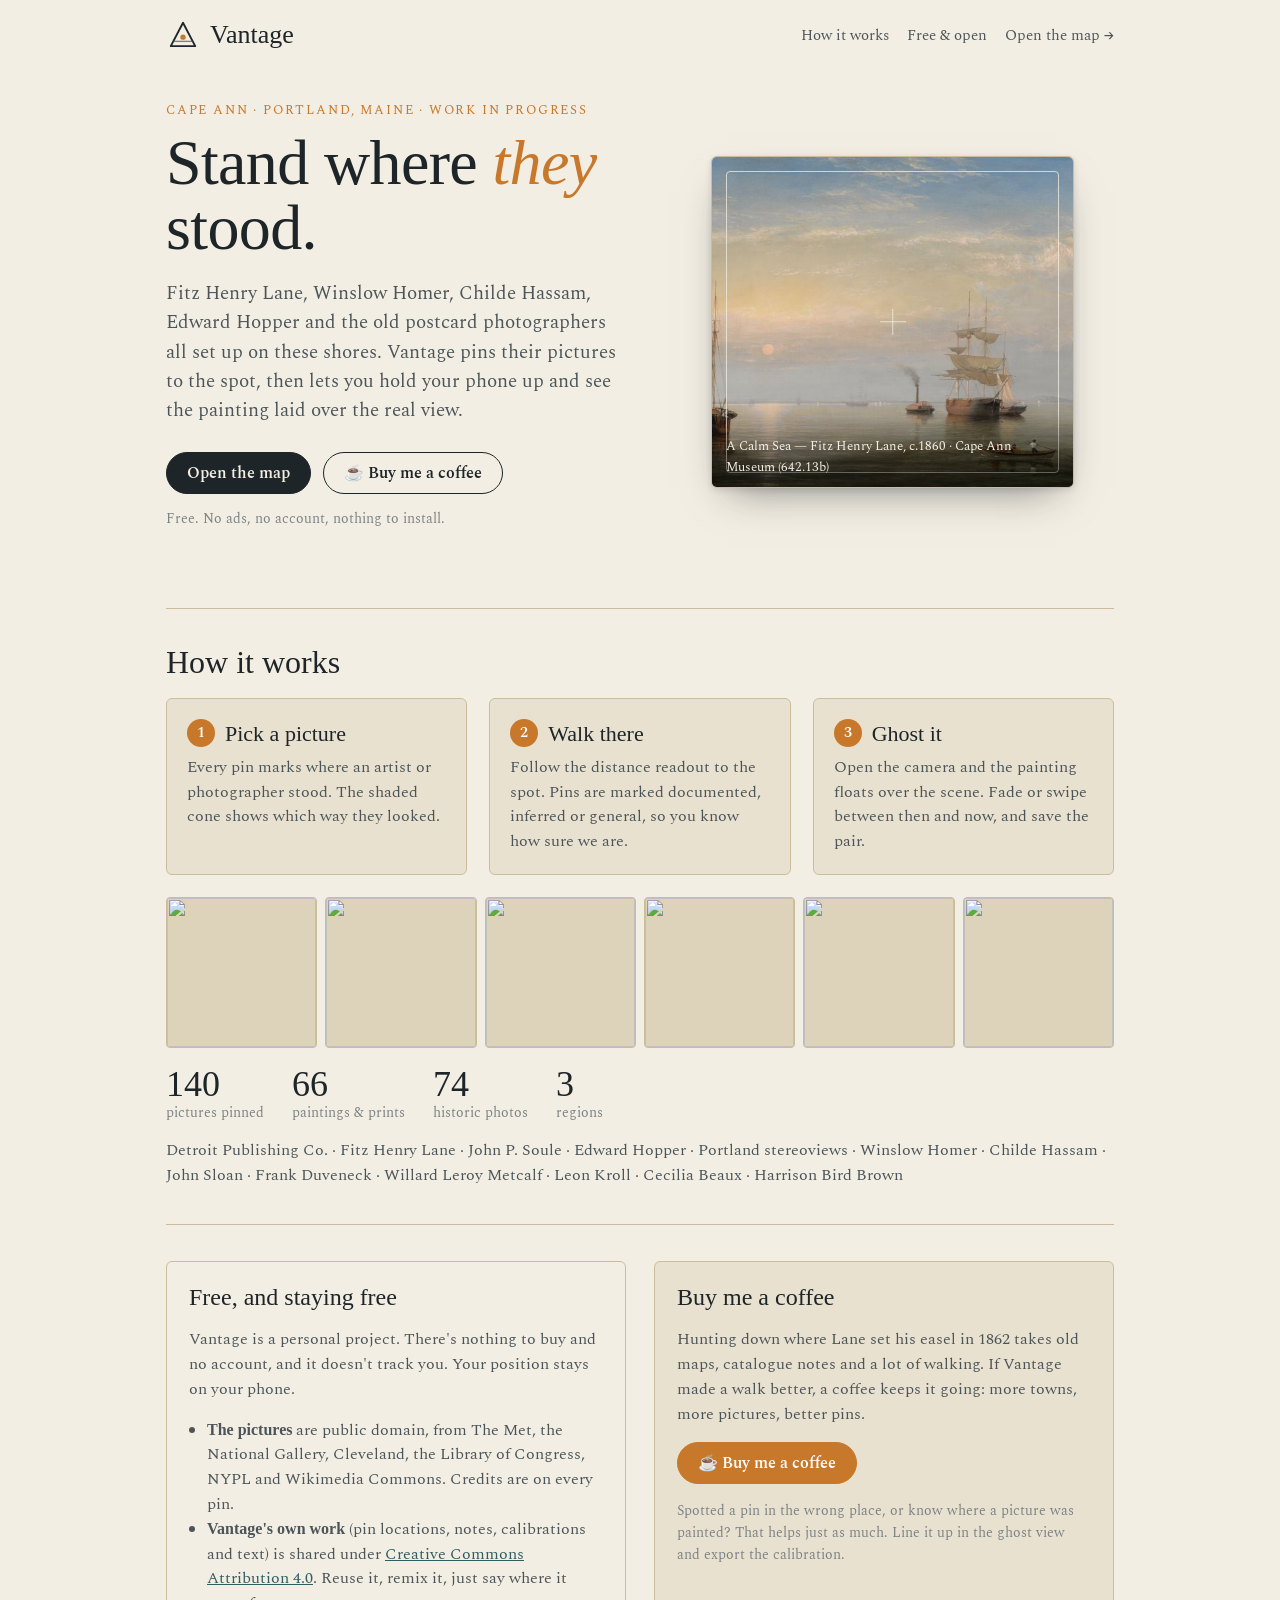
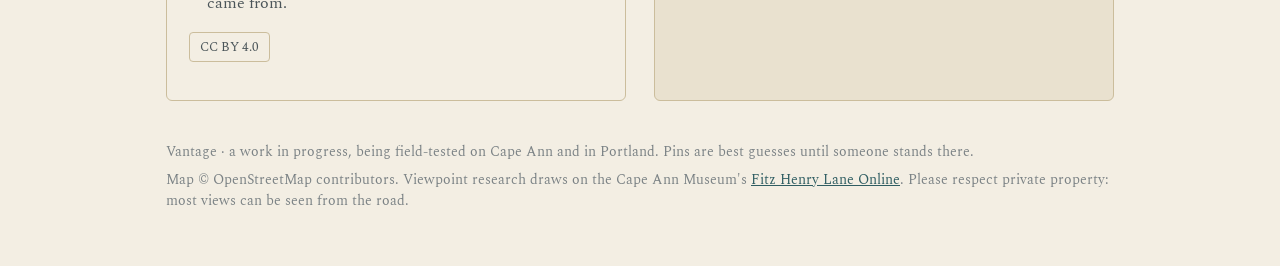
==== commit e032781b: "Publish 2026-11-04" ====
--- a/index.html
+++ b/index.html
@@ -149,13 +149,13 @@
       <h3>Buy me a coffee</h3>
       <p>Hunting down where Lane set his easel in 1862 takes old maps, catalogue notes and a lot of walking. If Vantage made a walk better, a coffee keeps it going: more towns, more pictures, better pins.</p>
       <p><!-- COFFEE LINK: replace YOUR-NAME (or paste a Ko-fi / Venmo link) -->
-        <a class="btn coffee-btn" id="coffee" href="https://buymeacoffee.com/YOUR-NAME" target="_blank" rel="noopener">☕ Buy me a coffee</a></p>
+        <a class="btn coffee-btn" id="coffee" href="https://buymeacoffee.com/fiftyshadesofgrading" target="_blank" rel="noopener">☕ Buy me a coffee</a></p>
       <p style="font-size:14px;color:var(--ink-3)">Spotted a pin in the wrong place, or know where a picture was painted? That helps just as much. Line it up in the ghost view and export the calibration.</p>
     </div>
   </div>
 
   <footer>
-    <p>Vantage · a work in progress, being field-tested on Cape Ann. Pins are best guesses until someone stands there.</p>
+    <p>Vantage · a work in progress, being field-tested on Cape Ann and in Portland. Pins are best guesses until someone stands there.</p>
     <p>Map © OpenStreetMap contributors. Viewpoint research draws on the Cape Ann Museum's <a href="https://www.fitzhenrylaneonline.org/" target="_blank" rel="noopener">Fitz Henry Lane Online</a>. Please respect private property: most views can be seen from the road.</p>
   </footer>
 </div>
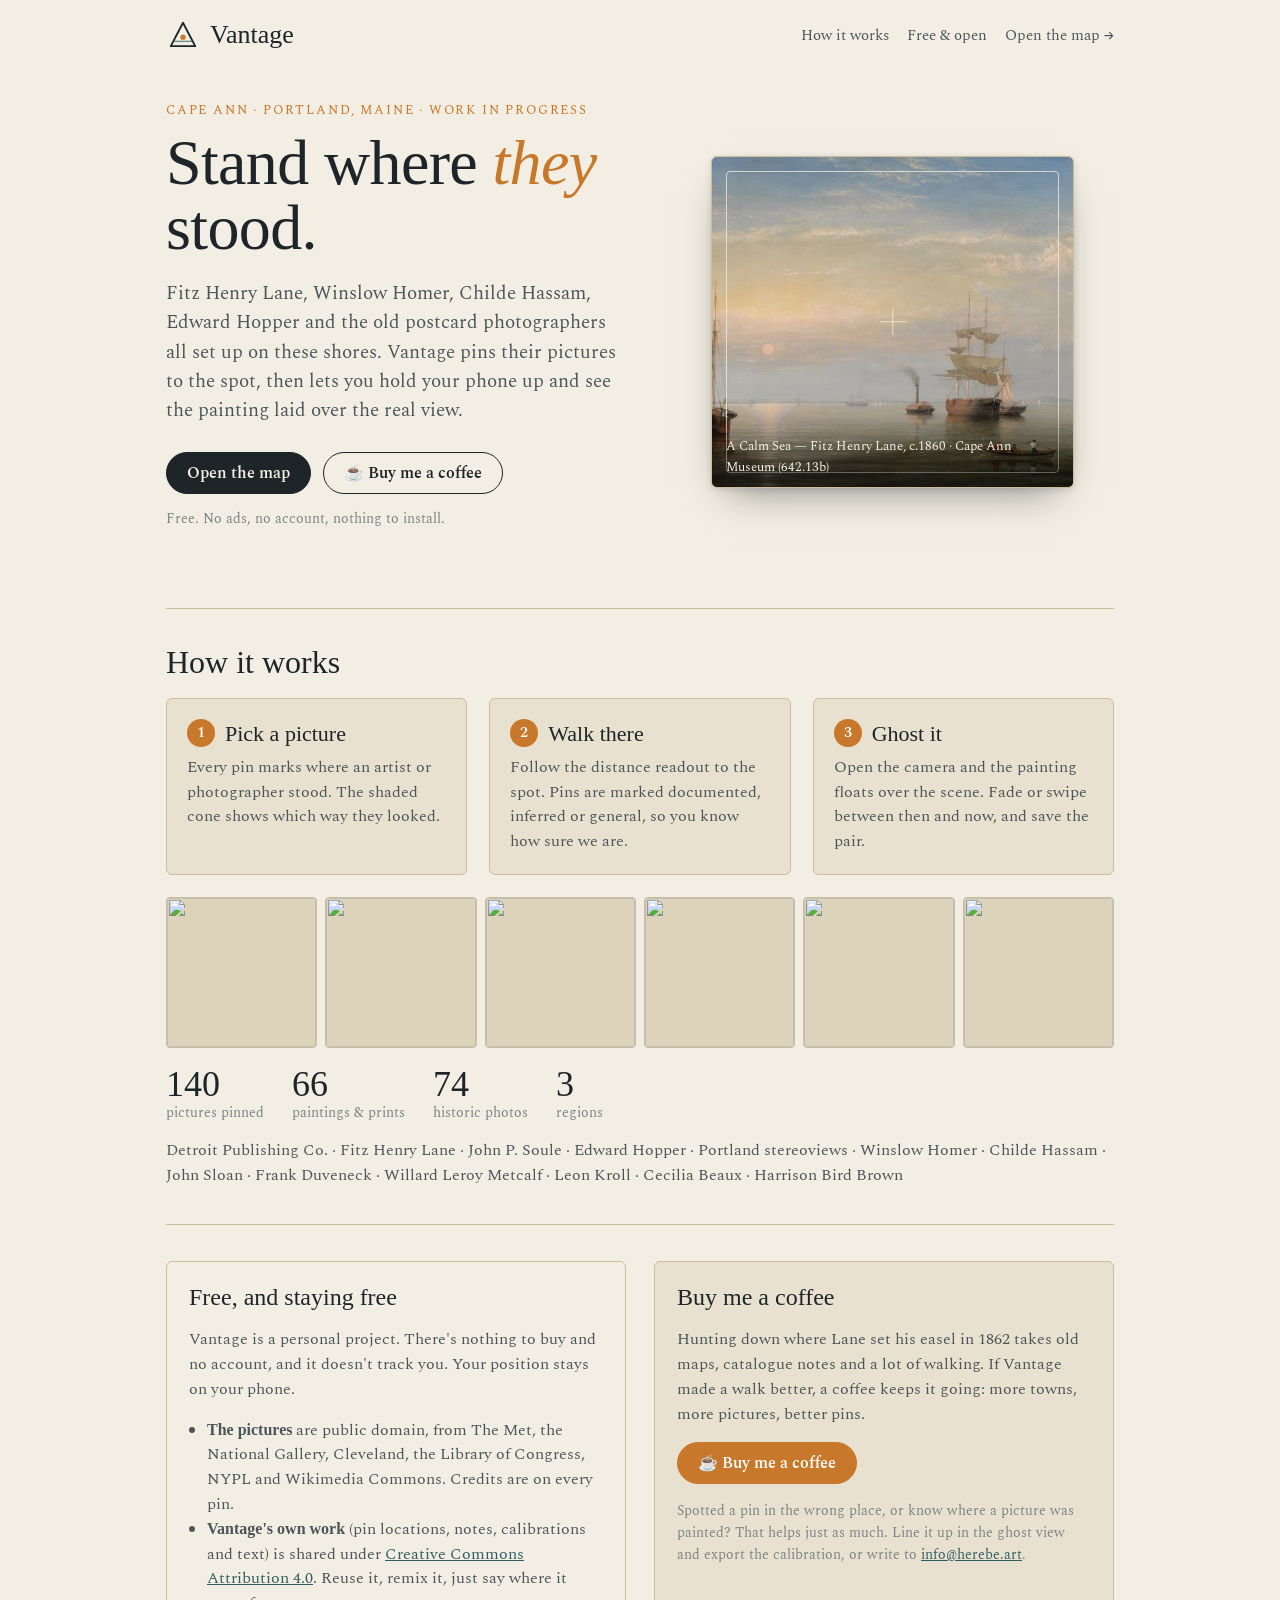
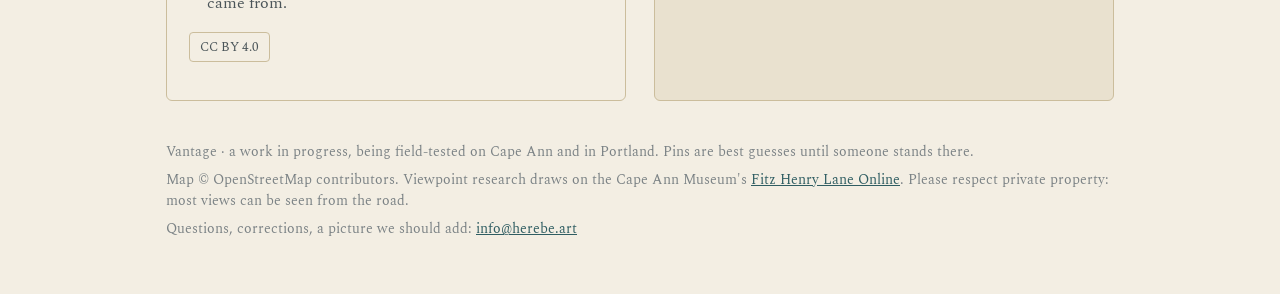
==== commit 15993bfc: "Publish 2026-11-04" ====
--- a/index.html
+++ b/index.html
@@ -111,7 +111,7 @@
       <p class="lede">Fitz Henry Lane, Winslow Homer, Childe Hassam, Edward Hopper and the old postcard photographers all set up on these shores. Vantage pins their pictures to the spot, then lets you hold your phone up and see the painting laid over the real view.</p>
       <div class="cta">
         <a class="btn primary" href="map.html">Open the map</a>
-        <a class="btn ghost" href="#support">☕ Buy me a coffee</a>
+        <a class="btn ghost" href="https://buymeacoffee.com/fiftyshadesofgrading" target="_blank" rel="noopener">☕ Buy me a coffee</a>
       </div>
       <p class="free">Free. No ads, no account, nothing to install.</p>
     </div>
@@ -148,15 +148,16 @@
     <div class="card coffee" id="support">
       <h3>Buy me a coffee</h3>
       <p>Hunting down where Lane set his easel in 1862 takes old maps, catalogue notes and a lot of walking. If Vantage made a walk better, a coffee keeps it going: more towns, more pictures, better pins.</p>
-      <p><!-- COFFEE LINK: replace YOUR-NAME (or paste a Ko-fi / Venmo link) -->
+      <p>
         <a class="btn coffee-btn" id="coffee" href="https://buymeacoffee.com/fiftyshadesofgrading" target="_blank" rel="noopener">☕ Buy me a coffee</a></p>
-      <p style="font-size:14px;color:var(--ink-3)">Spotted a pin in the wrong place, or know where a picture was painted? That helps just as much. Line it up in the ghost view and export the calibration.</p>
+      <p style="font-size:14px;color:var(--ink-3)">Spotted a pin in the wrong place, or know where a picture was painted? That helps just as much. Line it up in the ghost view and export the calibration, or write to <a href="mailto:info@herebe.art">info@herebe.art</a>.</p>
     </div>
   </div>
 
   <footer>
     <p>Vantage · a work in progress, being field-tested on Cape Ann and in Portland. Pins are best guesses until someone stands there.</p>
     <p>Map © OpenStreetMap contributors. Viewpoint research draws on the Cape Ann Museum's <a href="https://www.fitzhenrylaneonline.org/" target="_blank" rel="noopener">Fitz Henry Lane Online</a>. Please respect private property: most views can be seen from the road.</p>
+    <p>Questions, corrections, a picture we should add: <a href="mailto:info@herebe.art">info@herebe.art</a></p>
   </footer>
 </div>
 
